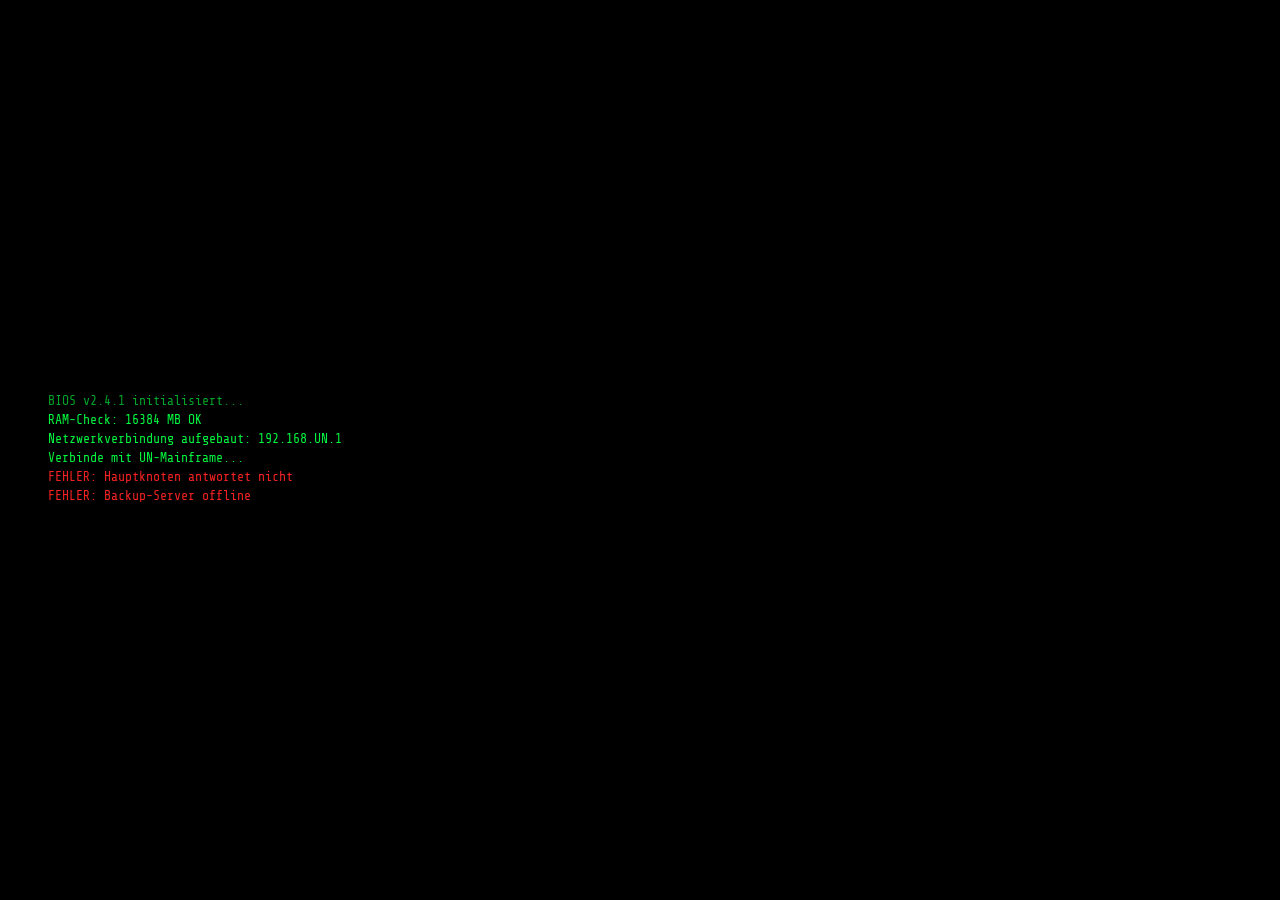
==== index.html @ b75b62d5 "Initiales Escape-Room-Grundgerüst: Startseite + Phase 1 - index.html: Boot-Sequenz, Statusanzeige, I" ====
<!DOCTYPE html>
<html lang="de">
<head>
  <meta charset="UTF-8">
  <meta name="viewport" content="width=device-width, initial-scale=1.0">
  <title>UN MAINFRAME // GLOBAL CRISIS MONITOR</title>
  <link rel="stylesheet" href="style.css">
  <style>
    /* Boot sequence styles */
    #boot-screen {
      position: fixed;
      inset: 0;
      background: #000;
      z-index: 1000;
      display: flex;
      flex-direction: column;
      justify-content: center;
      padding: 3rem;
      font-family: 'Share Tech Mono', monospace;
    }

    .boot-line {
      font-size: 0.82rem;
      color: #00ff41;
      margin-bottom: 0.25rem;
      opacity: 0;
      transition: opacity 0.1s;
    }

    .boot-line.dim { color: #00aa2a; }
    .boot-line.warn { color: #ffcc00; }
    .boot-line.err  { color: #ff2222; }

    #main-screen {
      display: none;
    }

    .intro-container {
      display: flex;
      flex-direction: column;
      align-items: center;
      gap: 2rem;
      width: 100%;
      max-width: 720px;
    }

    .signal-bars {
      display: flex;
      gap: 4px;
      align-items: flex-end;
      height: 30px;
    }

    .signal-bar {
      width: 6px;
      background: var(--green-dim);
      border-radius: 1px;
      animation: signal-pulse 1.2s ease-in-out infinite;
    }

    .signal-bar:nth-child(1) { height: 30%; animation-delay: 0s; }
    .signal-bar:nth-child(2) { height: 55%; animation-delay: 0.15s; }
    .signal-bar:nth-child(3) { height: 80%; animation-delay: 0.3s; }
    .signal-bar:nth-child(4) { height: 100%; animation-delay: 0.45s; }
    .signal-bar:nth-child(5) { height: 65%; animation-delay: 0.6s; }

    @keyframes signal-pulse {
      0%, 100% { background: var(--green-dim); }
      50% { background: var(--green); box-shadow: 0 0 6px var(--green); }
    }

    .status-grid {
      display: grid;
      grid-template-columns: 1fr 1fr;
      gap: 0.8rem;
      width: 100%;
    }

    .status-item {
      display: flex;
      justify-content: space-between;
      font-size: 0.75rem;
      padding: 0.4rem 0;
      border-bottom: 1px solid var(--border);
      color: var(--green-dim);
    }

    .status-item .val { color: var(--red); }
    .status-item .val.ok { color: var(--green); }

    .warning-box {
      border: 1px solid var(--red);
      padding: 1.2rem;
      width: 100%;
      background: rgba(255,34,34,0.03);
    }

    .warning-box p {
      font-size: 0.8rem;
      line-height: 1.7;
      color: #ffaaaa;
    }

    .warning-box .warn-title {
      color: var(--red);
      font-size: 0.7rem;
      letter-spacing: 0.2em;
      margin-bottom: 0.5rem;
      display: flex;
      align-items: center;
      gap: 0.4rem;
    }

    @keyframes warning-blink {
      0%, 100% { opacity: 1; }
      50% { opacity: 0.3; }
    }

    .blink { animation: warning-blink 1s infinite; }
  </style>
</head>
<body>

  <!-- BOOT SEQUENCE -->
  <div id="boot-screen">
    <div id="boot-lines"></div>
  </div>

  <!-- MAIN INTRO SCREEN -->
  <div id="main-screen" class="screen">
    <div class="intro-container">

      <div class="signal-bars">
        <div class="signal-bar"></div>
        <div class="signal-bar"></div>
        <div class="signal-bar"></div>
        <div class="signal-bar"></div>
        <div class="signal-bar"></div>
      </div>

      <div>
        <div class="logo flicker">GLOBAL CRISIS MONITOR</div>
        <div class="subtitle">UN Mainframe Recovery System // v4.7.2</div>
      </div>

      <div class="panel" style="width:100%">
        <div class="panel-title">SYSTEM STATUS — KRITISCHER FEHLER ERKANNT</div>

        <div class="status-grid">
          <div class="status-item">
            <span>Sicherheitsrat-Protokolle</span>
            <span class="val">OFFLINE</span>
          </div>
          <div class="status-item">
            <span>Menschenrechtsdatenbank</span>
            <span class="val">KORRUPT</span>
          </div>
          <div class="status-item">
            <span>SDG-Relaisstation</span>
            <span class="val">INSTABIL</span>
          </div>
          <div class="status-item">
            <span>Generalversammlung Feed</span>
            <span class="val">GETRENNT</span>
          </div>
          <div class="status-item">
            <span>Audio-Verbindung</span>
            <span class="val ok">AKTIV</span>
          </div>
          <div class="status-item">
            <span>Rettungs-Agent</span>
            <span class="val ok">VERBUNDEN</span>
          </div>
        </div>
      </div>

      <div class="warning-box">
        <div class="warn-title">
          <span class="blink">⚠</span>
          KRITISCHE SYSTEMMELDUNG
        </div>
        <p>
          Der UN-Mainframe ist abgestürzt. Jahrzehnte diplomatischer Protokolle,
          Menschenrechtsdaten und SDG-Berichte sind vom Verlust bedroht.
          Du bist als Rettungs-Agent eingesetzt worden.
          <br><br>
          Stabilisiere alle vier Systemsektoren — und entscheide am Ende selbst,
          ob das System es wert ist, gerettet zu werden.
        </p>
      </div>

      <!-- AUDIO PLACEHOLDER — Intro-Podcast -->
      <div class="audio-placeholder" style="width:100%">
        <span class="audio-icon">📻</span>
        <div>GLOBAL CRISIS MONITOR — FOLGE 47</div>
        <div style="font-size:0.7rem; margin-top:0.3rem; color:#aa8800">
          [ Audiodatei: audio/intro.mp3 — wird nach Fertigstellung eingebunden ]
        </div>
      </div>

      <button class="btn btn-primary" onclick="startGame()">
        [ SYSTEM BETRETEN ]
      </button>

    </div>
  </div>

  <script>
    // ── BOOT SEQUENCE ──
    const bootMessages = [
      { text: 'BIOS v2.4.1 initialisiert...', cls: 'dim', delay: 0 },
      { text: 'RAM-Check: 16384 MB OK', cls: '', delay: 180 },
      { text: 'Netzwerkverbindung aufgebaut: 192.168.UN.1', cls: '', delay: 320 },
      { text: 'Verbinde mit UN-Mainframe...', cls: '', delay: 500 },
      { text: 'FEHLER: Hauptknoten antwortet nicht', cls: 'err', delay: 900 },
      { text: 'FEHLER: Backup-Server offline', cls: 'err', delay: 1100 },
      { text: 'WARNUNG: Datenverlust erkannt — Sektoren 1-4', cls: 'warn', delay: 1350 },
      { text: 'Aktiviere Notfall-Wiederherstellungsprotokoll...', cls: 'warn', delay: 1700 },
      { text: 'Suche Rettungs-Agent...', cls: 'dim', delay: 2100 },
      { text: 'Agent gefunden. Authentifizierung läuft...', cls: '', delay: 2500 },
      { text: 'Zugang gewährt.', cls: 'bright', delay: 3000 },
      { text: '', cls: '', delay: 3200 },
      { text: '> WILLKOMMEN IM SYSTEM', cls: 'bright', delay: 3300 },
    ];

    const bootContainer = document.getElementById('boot-lines');

    bootMessages.forEach(({ text, cls, delay }) => {
      setTimeout(() => {
        const line = document.createElement('div');
        line.className = `boot-line ${cls}`;
        line.textContent = text;
        bootContainer.appendChild(line);
        // fade in
        requestAnimationFrame(() => {
          requestAnimationFrame(() => { line.style.opacity = '1'; });
        });
        // scroll to bottom
        line.scrollIntoView({ behavior: 'smooth' });
      }, delay);
    });

    // After boot, show main screen
    setTimeout(() => {
      const boot = document.getElementById('boot-screen');
      boot.style.transition = 'opacity 0.8s';
      boot.style.opacity = '0';
      setTimeout(() => {
        boot.style.display = 'none';
        const main = document.getElementById('main-screen');
        main.style.display = 'flex';
        main.style.opacity = '0';
        main.style.transition = 'opacity 0.8s';
        requestAnimationFrame(() => {
          requestAnimationFrame(() => { main.style.opacity = '1'; });
        });
      }, 800);
    }, 4000);

    function startGame() {
      window.location.href = 'phases/phase1.html';
    }
  </script>

</body>
</html>
---- style.css ----
@import url('https://fonts.googleapis.com/css2?family=Share+Tech+Mono&family=Orbitron:wght@400;700;900&display=swap');

:root {
  --green: #00ff41;
  --green-dim: #00aa2a;
  --green-dark: #003b10;
  --bg: #000000;
  --bg-panel: #050f05;
  --red: #ff2222;
  --yellow: #ffcc00;
  --text: #c8ffc8;
  --border: #00ff4133;
}

* {
  margin: 0;
  padding: 0;
  box-sizing: border-box;
}

body {
  background: var(--bg);
  color: var(--text);
  font-family: 'Share Tech Mono', monospace;
  min-height: 100vh;
  overflow-x: hidden;
}

/* Scanline overlay */
body::after {
  content: '';
  position: fixed;
  top: 0; left: 0;
  width: 100%; height: 100%;
  background: repeating-linear-gradient(
    0deg,
    transparent,
    transparent 2px,
    rgba(0,0,0,0.08) 2px,
    rgba(0,0,0,0.08) 4px
  );
  pointer-events: none;
  z-index: 9999;
}

/* ── LAYOUT ── */
.screen {
  min-height: 100vh;
  display: flex;
  flex-direction: column;
  align-items: center;
  justify-content: center;
  padding: 2rem;
  position: relative;
}

.hidden { display: none !important; }

/* ── HEADER / LOGO ── */
.logo {
  font-family: 'Orbitron', monospace;
  font-size: clamp(1.2rem, 4vw, 2.2rem);
  font-weight: 900;
  color: var(--green);
  text-shadow: 0 0 20px var(--green), 0 0 40px var(--green-dim);
  letter-spacing: 0.15em;
  text-align: center;
  margin-bottom: 0.3rem;
}

.subtitle {
  font-size: 0.75rem;
  color: var(--green-dim);
  letter-spacing: 0.3em;
  text-transform: uppercase;
  text-align: center;
  margin-bottom: 3rem;
}

/* ── TERMINAL PANEL ── */
.panel {
  background: var(--bg-panel);
  border: 1px solid var(--border);
  border-radius: 4px;
  padding: 2rem;
  max-width: 720px;
  width: 100%;
  position: relative;
  box-shadow: 0 0 30px rgba(0,255,65,0.05), inset 0 0 30px rgba(0,0,0,0.5);
}

.panel::before {
  content: '';
  position: absolute;
  top: 0; left: 0; right: 0;
  height: 1px;
  background: linear-gradient(90deg, transparent, var(--green), transparent);
}

.panel-title {
  font-family: 'Orbitron', monospace;
  font-size: 0.7rem;
  color: var(--green-dim);
  letter-spacing: 0.2em;
  margin-bottom: 1.5rem;
  display: flex;
  align-items: center;
  gap: 0.5rem;
}

.panel-title::before {
  content: '▶';
  color: var(--green);
}

/* ── TERMINAL TEXT ── */
.terminal-line {
  font-size: 0.85rem;
  line-height: 1.8;
  color: var(--text);
  margin-bottom: 0.3rem;
}

.terminal-line.dim { color: var(--green-dim); }
.terminal-line.bright { color: var(--green); }
.terminal-line.warn { color: var(--yellow); }
.terminal-line.error { color: var(--red); }

.prompt::before {
  content: '> ';
  color: var(--green);
}

/* ── BUTTONS ── */
.btn {
  font-family: 'Share Tech Mono', monospace;
  font-size: 0.9rem;
  letter-spacing: 0.1em;
  padding: 0.8rem 2rem;
  background: transparent;
  color: var(--green);
  border: 1px solid var(--green);
  border-radius: 2px;
  cursor: pointer;
  transition: all 0.2s;
  text-transform: uppercase;
  position: relative;
  overflow: hidden;
}

.btn::before {
  content: '';
  position: absolute;
  top: 0; left: -100%;
  width: 100%; height: 100%;
  background: rgba(0,255,65,0.08);
  transition: left 0.2s;
}

.btn:hover::before { left: 0; }
.btn:hover {
  box-shadow: 0 0 15px rgba(0,255,65,0.3);
  text-shadow: 0 0 8px var(--green);
}

.btn:active { transform: scale(0.98); }

.btn-primary {
  background: rgba(0,255,65,0.1);
  font-size: 1rem;
  padding: 1rem 2.5rem;
}

.btn-danger {
  color: var(--red);
  border-color: var(--red);
}

.btn-danger:hover { box-shadow: 0 0 15px rgba(255,34,34,0.3); }

/* ── PROGRESS BAR ── */
.progress-wrap {
  width: 100%;
  max-width: 720px;
  margin-bottom: 1.5rem;
}

.progress-label {
  font-size: 0.7rem;
  color: var(--green-dim);
  letter-spacing: 0.2em;
  margin-bottom: 0.4rem;
  display: flex;
  justify-content: space-between;
}

.progress-bar {
  height: 4px;
  background: var(--green-dark);
  border-radius: 2px;
  overflow: hidden;
}

.progress-fill {
  height: 100%;
  background: var(--green);
  box-shadow: 0 0 8px var(--green);
  transition: width 0.6s ease;
  border-radius: 2px;
}

/* ── PHASE INDICATOR ── */
.phase-indicator {
  display: flex;
  gap: 0.5rem;
  margin-bottom: 2rem;
}

.phase-dot {
  width: 8px; height: 8px;
  border-radius: 50%;
  border: 1px solid var(--green-dim);
  background: transparent;
  transition: all 0.3s;
}

.phase-dot.active {
  background: var(--green);
  box-shadow: 0 0 8px var(--green);
  border-color: var(--green);
}

.phase-dot.done {
  background: var(--green-dim);
  border-color: var(--green-dim);
}

/* ── MINIGAME CONTAINER ── */
.minigame-wrap {
  width: 100%;
  max-width: 720px;
}

.minigame-title {
  font-family: 'Orbitron', monospace;
  font-size: 0.85rem;
  color: var(--green);
  letter-spacing: 0.15em;
  margin-bottom: 0.5rem;
}

.minigame-desc {
  font-size: 0.8rem;
  color: var(--green-dim);
  margin-bottom: 1.5rem;
  line-height: 1.6;
}

/* ── DRAG & DROP ── */
.drag-container {
  display: flex;
  gap: 1rem;
  flex-wrap: wrap;
  margin-bottom: 1.5rem;
}

.drag-item {
  padding: 0.5rem 1rem;
  border: 1px solid var(--green-dim);
  border-radius: 2px;
  cursor: grab;
  font-size: 0.8rem;
  background: var(--bg-panel);
  transition: all 0.2s;
  user-select: none;
}

.drag-item:hover {
  border-color: var(--green);
  box-shadow: 0 0 8px rgba(0,255,65,0.2);
}

.drag-item.dragging {
  opacity: 0.4;
  cursor: grabbing;
}

.drop-zone {
  flex: 1;
  min-width: 200px;
  min-height: 120px;
  border: 1px dashed var(--border);
  border-radius: 4px;
  padding: 1rem;
  transition: all 0.2s;
}

.drop-zone.drag-over {
  border-color: var(--green);
  background: rgba(0,255,65,0.03);
}

.drop-zone-title {
  font-size: 0.7rem;
  color: var(--green-dim);
  letter-spacing: 0.15em;
  margin-bottom: 0.8rem;
  text-transform: uppercase;
}

/* ── MULTIPLE CHOICE ── */
.mc-options {
  display: flex;
  flex-direction: column;
  gap: 0.6rem;
  margin-bottom: 1.5rem;
}

.mc-option {
  padding: 0.8rem 1rem;
  border: 1px solid var(--border);
  border-radius: 2px;
  cursor: pointer;
  font-size: 0.85rem;
  transition: all 0.2s;
  background: var(--bg-panel);
}

.mc-option:hover {
  border-color: var(--green-dim);
  background: rgba(0,255,65,0.03);
}

.mc-option.selected {
  border-color: var(--green);
  background: rgba(0,255,65,0.08);
  color: var(--green);
}

.mc-option.correct {
  border-color: var(--green);
  background: rgba(0,255,65,0.15);
  color: var(--green);
}

.mc-option.wrong {
  border-color: var(--red);
  background: rgba(255,34,34,0.08);
  color: var(--red);
}

/* ── FEEDBACK BOX ── */
.feedback {
  padding: 1rem;
  border-radius: 2px;
  font-size: 0.82rem;
  line-height: 1.6;
  margin-bottom: 1rem;
  display: none;
}

.feedback.show { display: block; }
.feedback.success { border: 1px solid var(--green); color: var(--green); background: rgba(0,255,65,0.05); }
.feedback.error { border: 1px solid var(--red); color: var(--red); background: rgba(255,34,34,0.05); }

/* ── GLITCH ANIMATION ── */
@keyframes glitch {
  0%, 100% { transform: translate(0); }
  20% { transform: translate(-2px, 1px); }
  40% { transform: translate(2px, -1px); }
  60% { transform: translate(-1px, 2px); }
  80% { transform: translate(1px, -2px); }
}

@keyframes flicker {
  0%, 100% { opacity: 1; }
  92% { opacity: 1; }
  93% { opacity: 0.4; }
  94% { opacity: 1; }
  96% { opacity: 0.6; }
  97% { opacity: 1; }
}

@keyframes blink {
  0%, 100% { opacity: 1; }
  50% { opacity: 0; }
}

@keyframes scanline {
  0% { top: -10%; }
  100% { top: 110%; }
}

.glitch { animation: glitch 0.3s infinite; }
.flicker { animation: flicker 4s infinite; }

.cursor::after {
  content: '█';
  animation: blink 1s infinite;
  color: var(--green);
}

/* ── TYPEWRITER ── */
.typewriter {
  overflow: hidden;
  white-space: nowrap;
  border-right: 2px solid var(--green);
  animation: typing 2s steps(40, end), blink-caret 0.75s step-end infinite;
}

@keyframes typing {
  from { width: 0; }
  to { width: 100%; }
}

@keyframes blink-caret {
  from, to { border-color: transparent; }
  50% { border-color: var(--green); }
}

/* ── AUDIO PLAYER PLACEHOLDER ── */
.audio-placeholder {
  border: 1px dashed var(--yellow);
  border-radius: 4px;
  padding: 1.5rem;
  text-align: center;
  color: var(--yellow);
  font-size: 0.8rem;
  letter-spacing: 0.1em;
  margin: 1.5rem 0;
}

.audio-placeholder .audio-icon {
  font-size: 2rem;
  display: block;
  margin-bottom: 0.5rem;
}

/* ── LÜCKENTEXT ── */
.gap-text {
  font-size: 0.9rem;
  line-height: 2.2;
  color: var(--text);
  margin-bottom: 1.5rem;
}

.gap {
  display: inline-block;
  min-width: 120px;
  border-bottom: 2px solid var(--green-dim);
  margin: 0 0.3rem;
  text-align: center;
  color: var(--green);
  vertical-align: bottom;
  cursor: pointer;
  transition: border-color 0.2s;
}

.gap.filled {
  border-color: var(--green);
  background: rgba(0,255,65,0.05);
  padding: 0 0.3rem;
}

/* ── RESPONSIVE ── */
@media (max-width: 600px) {
  .panel { padding: 1.2rem; }
  .drag-container { flex-direction: column; }
  .drop-zone { min-width: unset; }
}
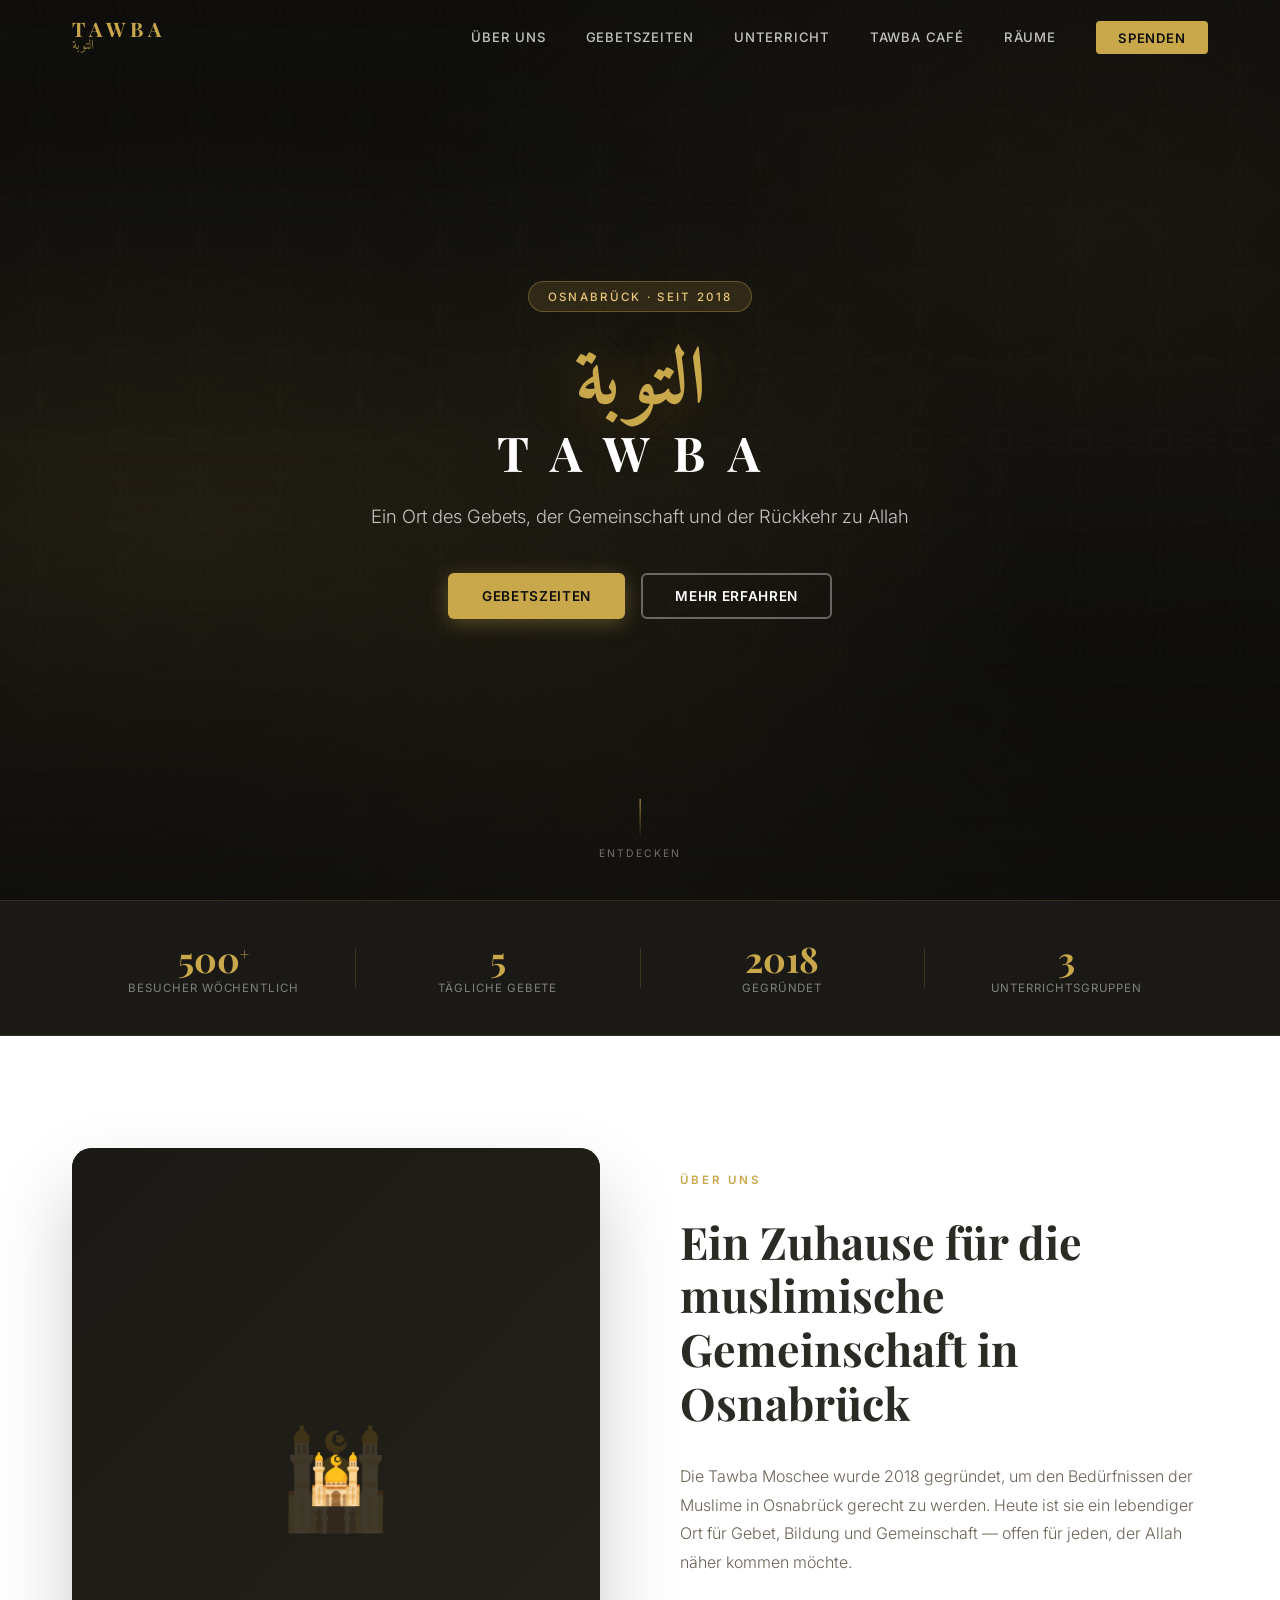
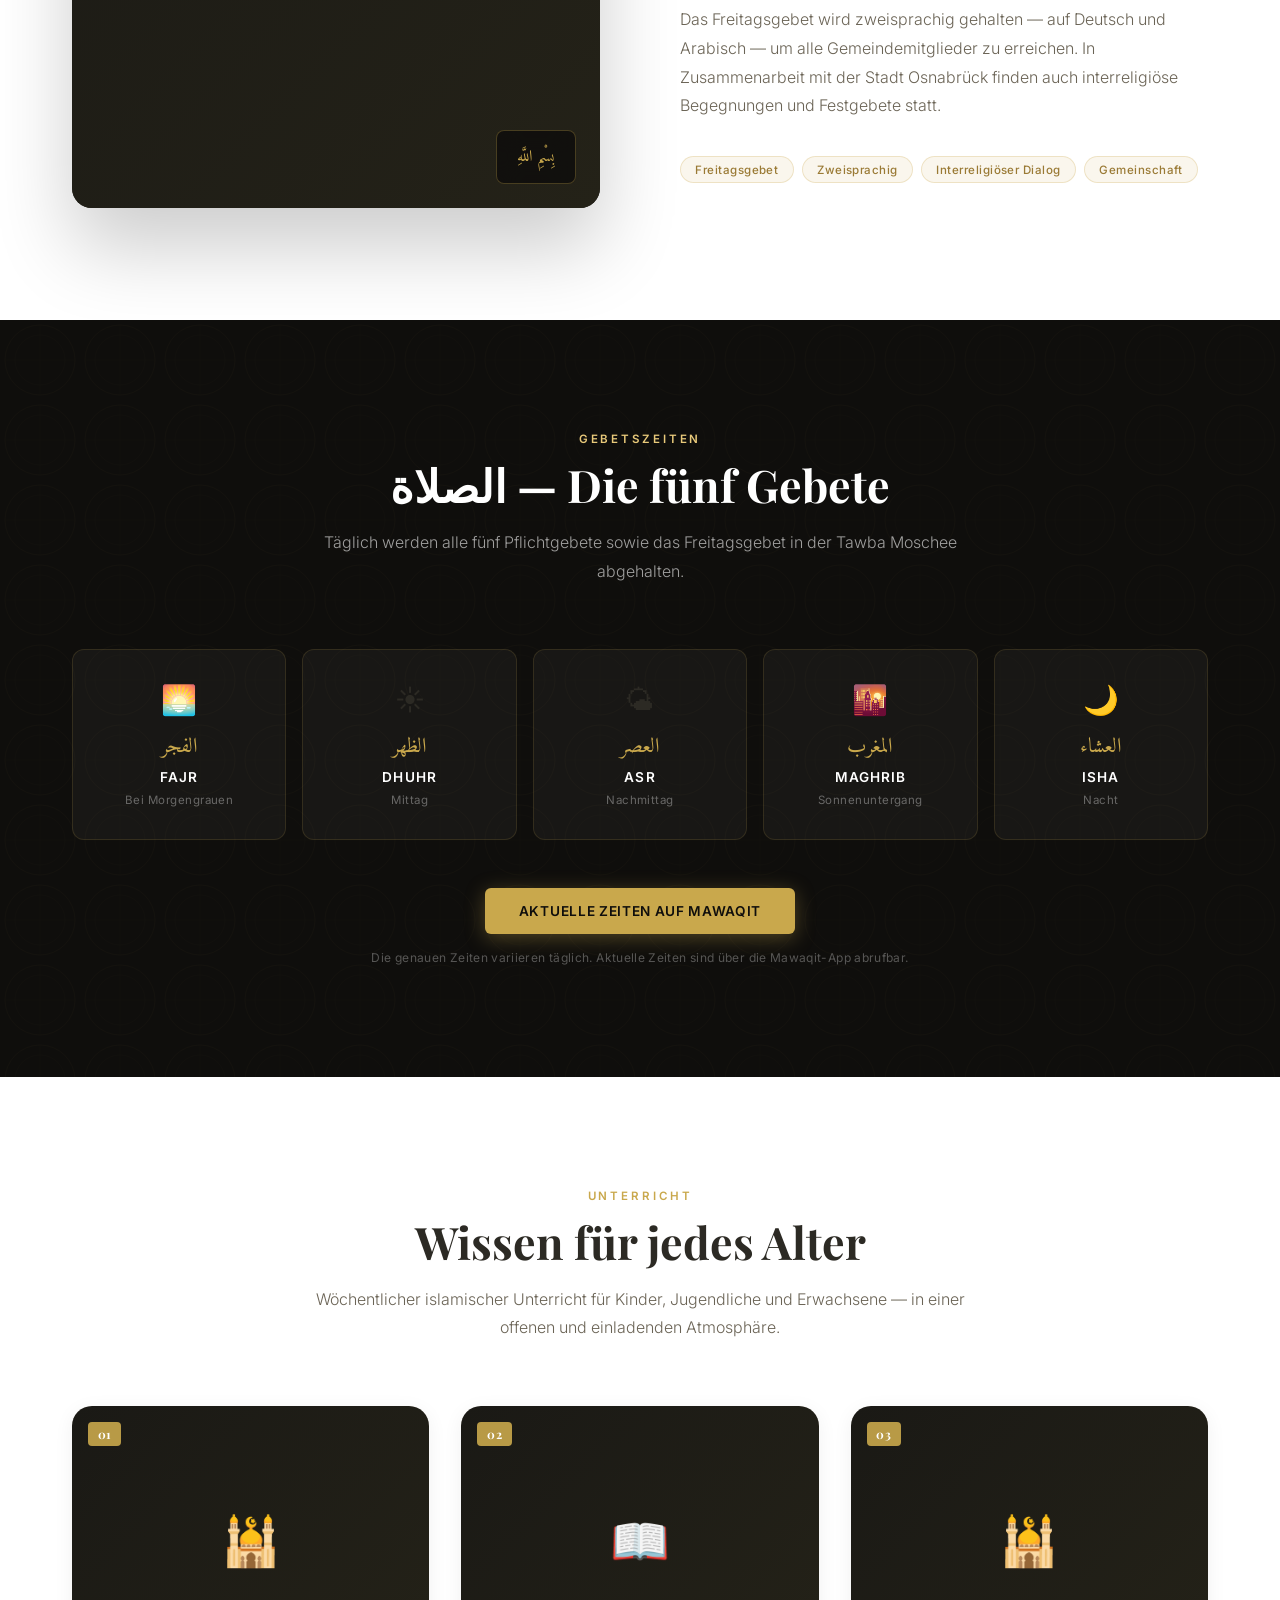
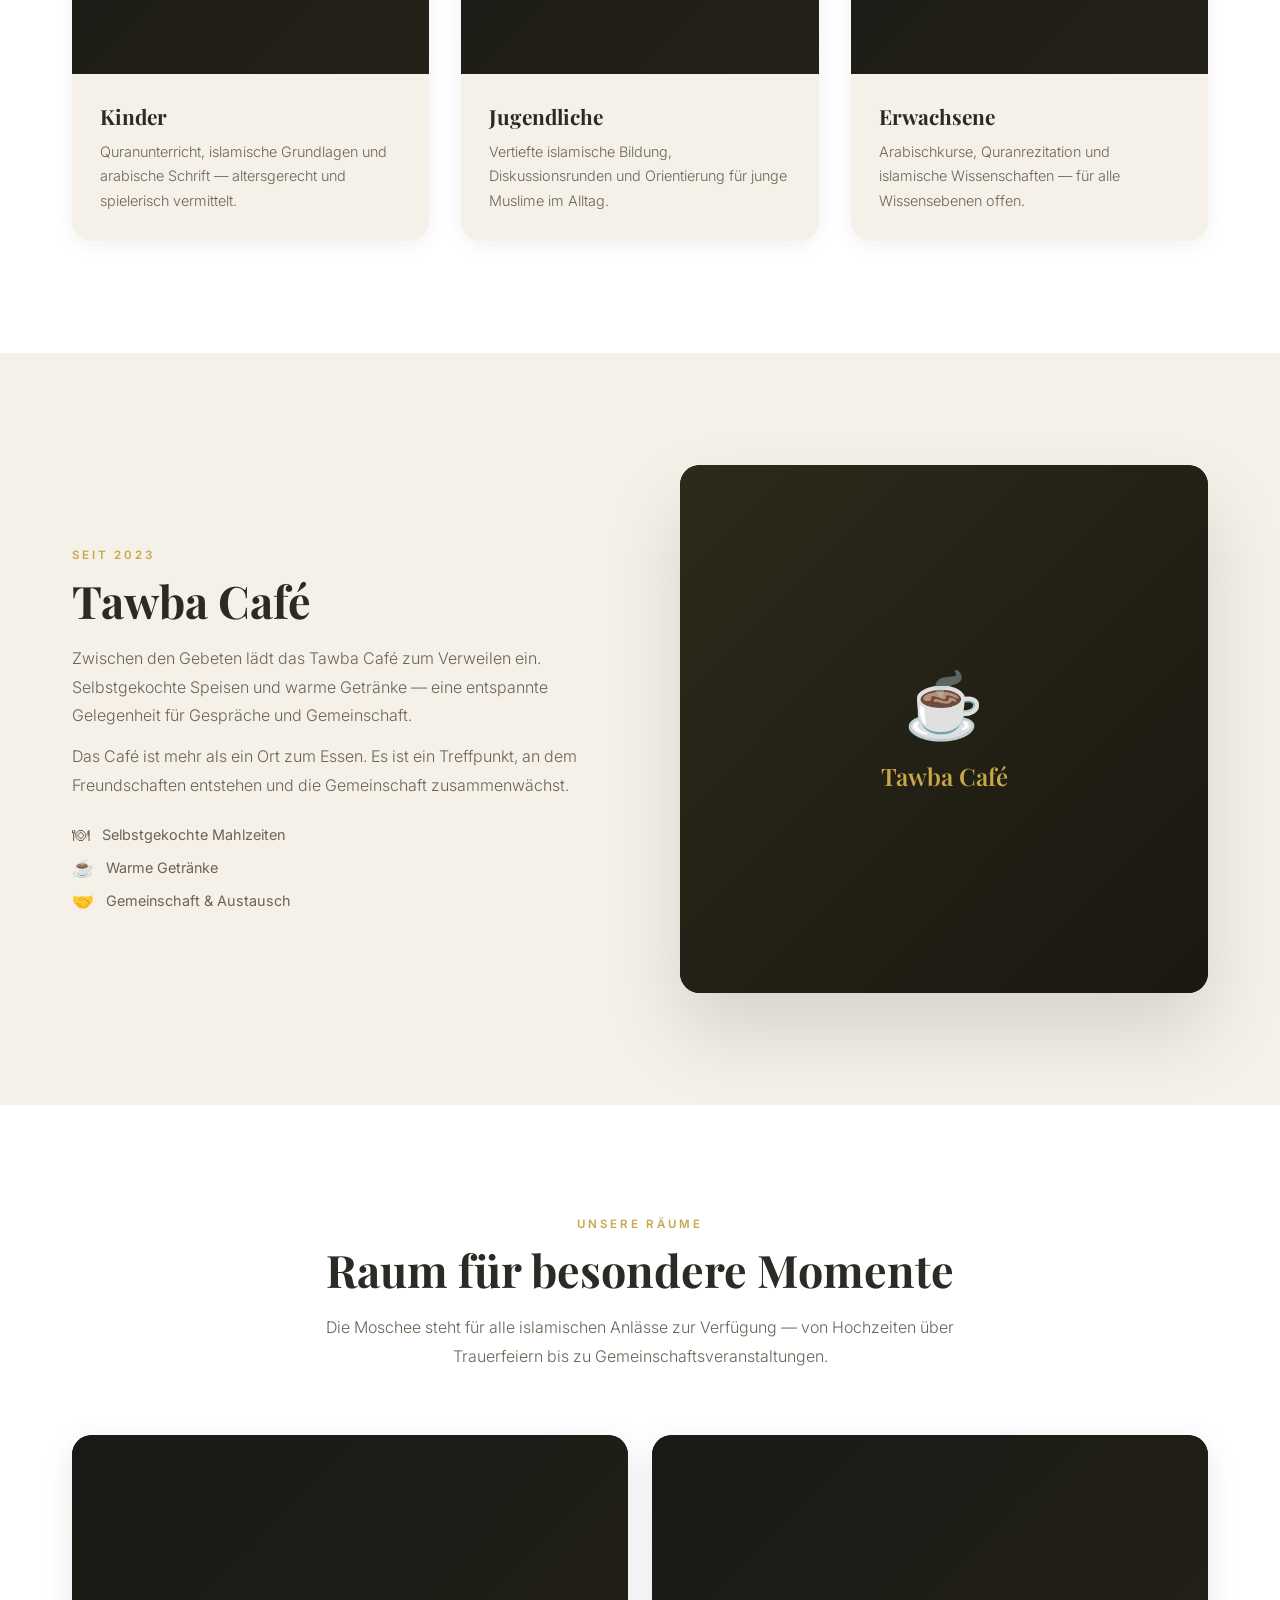
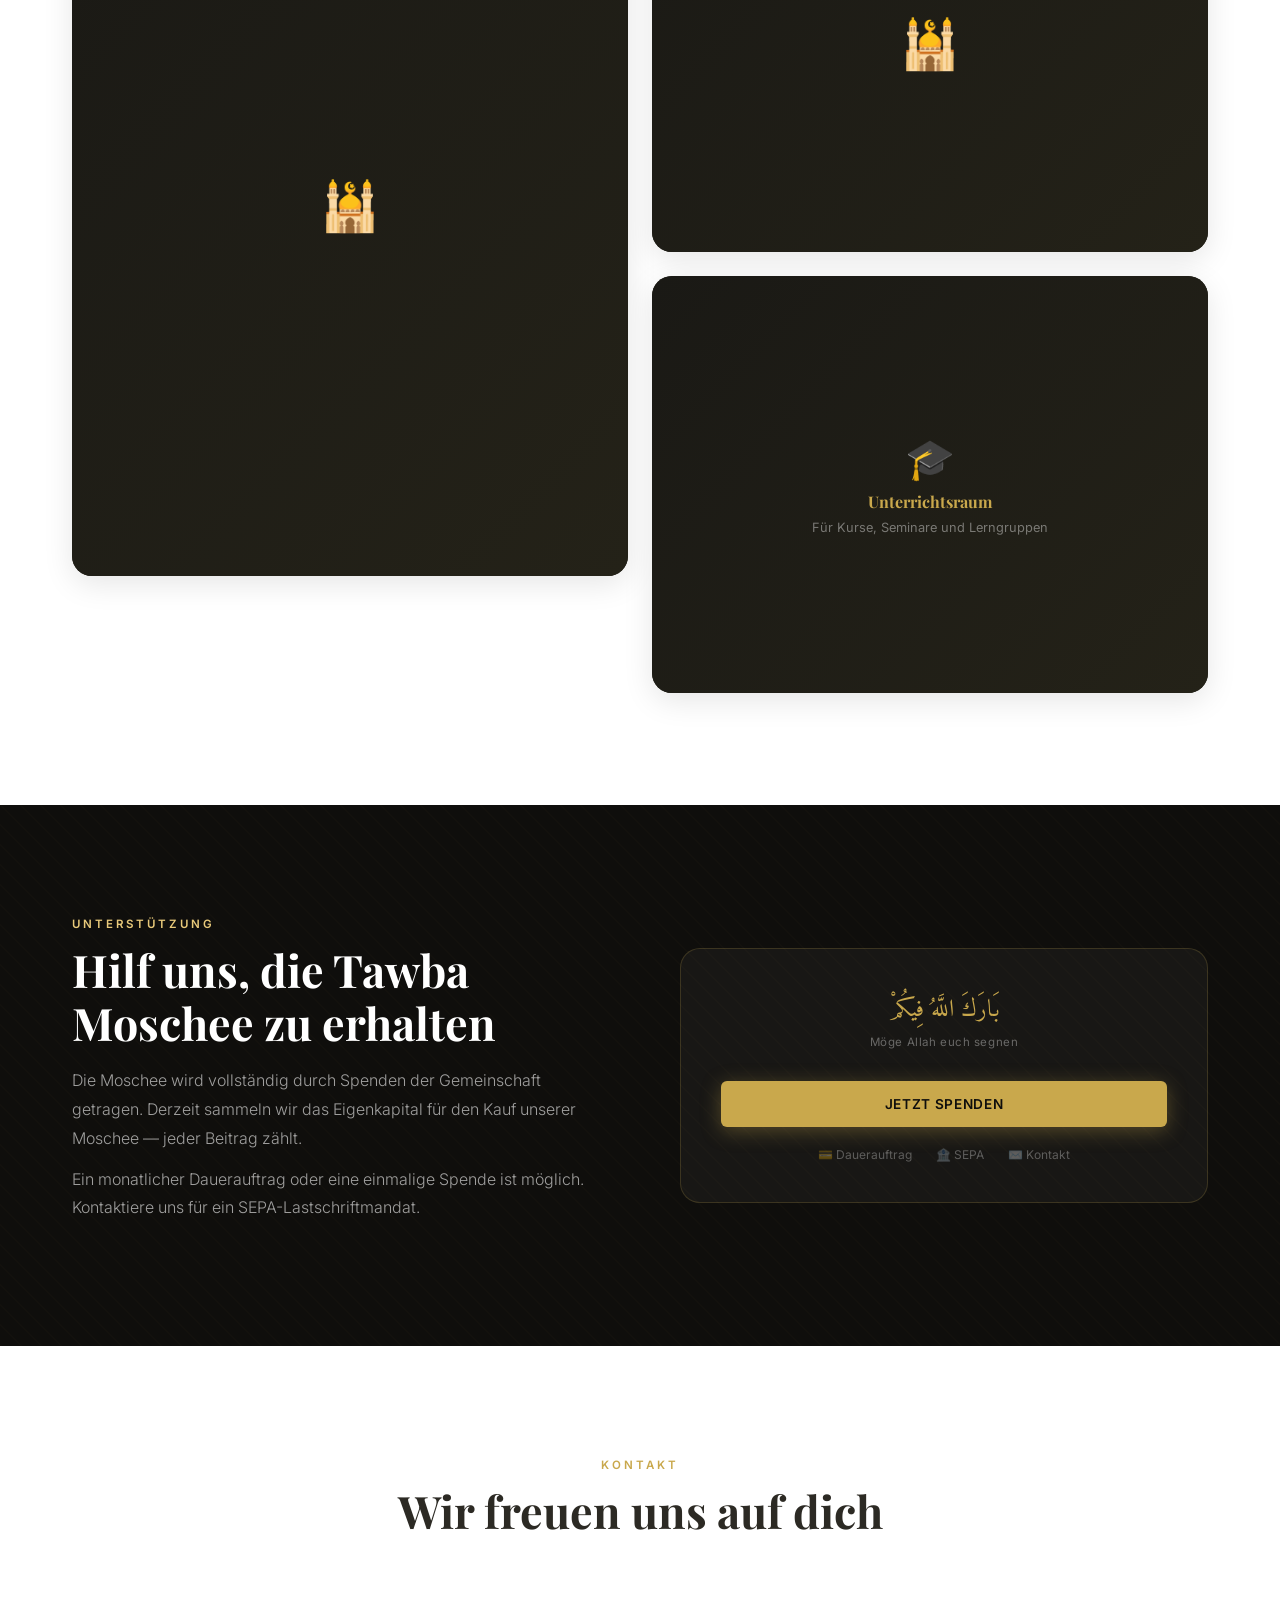
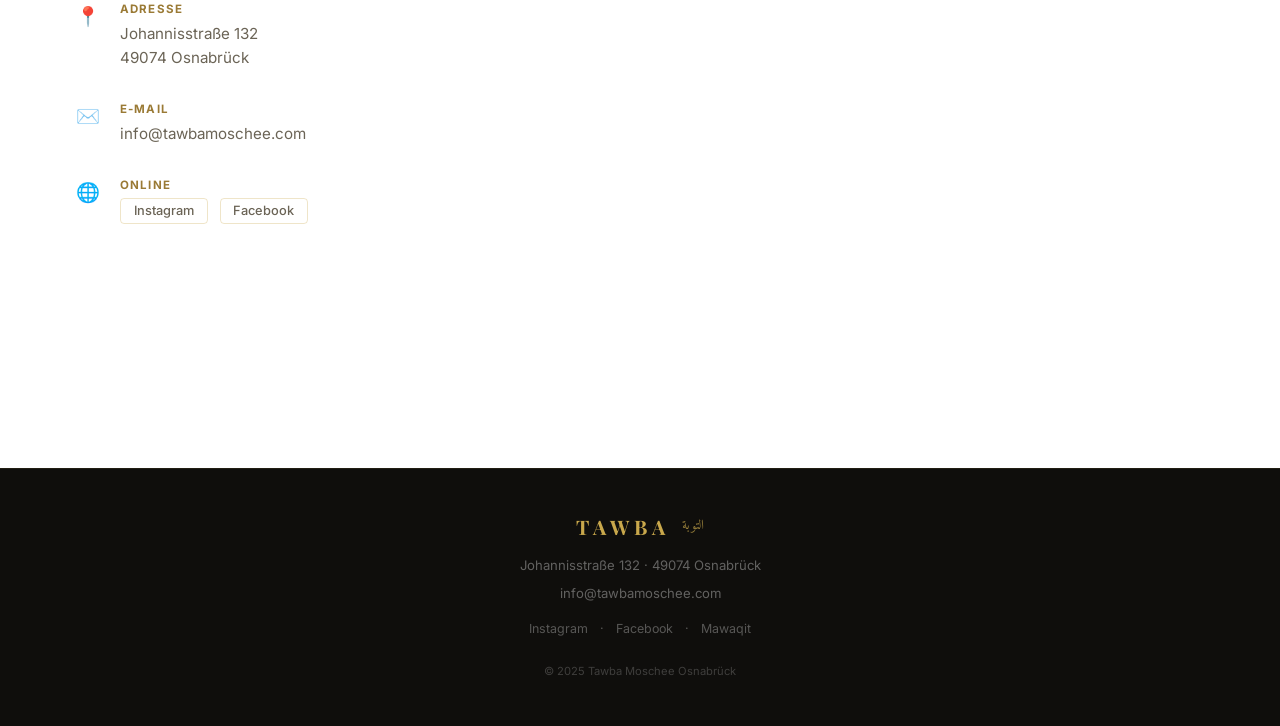
==== commit 483cf09e: "Deploy Tawba Moschee website to GitHub Pages https://claude.ai/code/session_015WhsRhomFcnVqxopcn3B5J" ====
--- a/index.html
+++ b/index.html
@@ -3,264 +3,373 @@
 <head>
   <meta charset="UTF-8">
   <meta name="viewport" content="width=device-width, initial-scale=1.0">
-  <title>UN MAINFRAME // GLOBAL CRISIS MONITOR</title>
+  <title>Tawba Moschee — Osnabrück</title>
+  <link rel="preconnect" href="https://fonts.googleapis.com">
+  <link rel="preconnect" href="https://fonts.gstatic.com" crossorigin>
+  <link href="https://fonts.googleapis.com/css2?family=Playfair+Display:wght@400;600;700&family=Inter:wght@300;400;500;600&family=Amiri:wght@400;700&display=swap" rel="stylesheet">
   <link rel="stylesheet" href="style.css">
-  <style>
-    /* Boot sequence styles */
-    #boot-screen {
-      position: fixed;
-      inset: 0;
-      background: #000;
-      z-index: 1000;
-      display: flex;
-      flex-direction: column;
-      justify-content: center;
-      padding: 3rem;
-      font-family: 'Share Tech Mono', monospace;
-    }
-
-    .boot-line {
-      font-size: 0.82rem;
-      color: #00ff41;
-      margin-bottom: 0.25rem;
-      opacity: 0;
-      transition: opacity 0.1s;
-    }
-
-    .boot-line.dim { color: #00aa2a; }
-    .boot-line.warn { color: #ffcc00; }
-    .boot-line.err  { color: #ff2222; }
-
-    #main-screen {
-      display: none;
-    }
-
-    .intro-container {
-      display: flex;
-      flex-direction: column;
-      align-items: center;
-      gap: 2rem;
-      width: 100%;
-      max-width: 720px;
-    }
-
-    .signal-bars {
-      display: flex;
-      gap: 4px;
-      align-items: flex-end;
-      height: 30px;
-    }
-
-    .signal-bar {
-      width: 6px;
-      background: var(--green-dim);
-      border-radius: 1px;
-      animation: signal-pulse 1.2s ease-in-out infinite;
-    }
-
-    .signal-bar:nth-child(1) { height: 30%; animation-delay: 0s; }
-    .signal-bar:nth-child(2) { height: 55%; animation-delay: 0.15s; }
-    .signal-bar:nth-child(3) { height: 80%; animation-delay: 0.3s; }
-    .signal-bar:nth-child(4) { height: 100%; animation-delay: 0.45s; }
-    .signal-bar:nth-child(5) { height: 65%; animation-delay: 0.6s; }
-
-    @keyframes signal-pulse {
-      0%, 100% { background: var(--green-dim); }
-      50% { background: var(--green); box-shadow: 0 0 6px var(--green); }
-    }
-
-    .status-grid {
-      display: grid;
-      grid-template-columns: 1fr 1fr;
-      gap: 0.8rem;
-      width: 100%;
-    }
-
-    .status-item {
-      display: flex;
-      justify-content: space-between;
-      font-size: 0.75rem;
-      padding: 0.4rem 0;
-      border-bottom: 1px solid var(--border);
-      color: var(--green-dim);
-    }
-
-    .status-item .val { color: var(--red); }
-    .status-item .val.ok { color: var(--green); }
-
-    .warning-box {
-      border: 1px solid var(--red);
-      padding: 1.2rem;
-      width: 100%;
-      background: rgba(255,34,34,0.03);
-    }
-
-    .warning-box p {
-      font-size: 0.8rem;
-      line-height: 1.7;
-      color: #ffaaaa;
-    }
-
-    .warning-box .warn-title {
-      color: var(--red);
-      font-size: 0.7rem;
-      letter-spacing: 0.2em;
-      margin-bottom: 0.5rem;
-      display: flex;
-      align-items: center;
-      gap: 0.4rem;
-    }
-
-    @keyframes warning-blink {
-      0%, 100% { opacity: 1; }
-      50% { opacity: 0.3; }
-    }
-
-    .blink { animation: warning-blink 1s infinite; }
-  </style>
 </head>
 <body>
 
-  <!-- BOOT SEQUENCE -->
-  <div id="boot-screen">
-    <div id="boot-lines"></div>
+  <!-- NAV -->
+  <nav id="navbar">
+    <div class="nav-inner">
+      <a href="#hero" class="nav-logo">
+        <span class="nav-logo-en">TAWBA</span>
+        <span class="nav-logo-ar">التوبة</span>
+      </a>
+      <button class="nav-toggle" id="navToggle" aria-label="Menü">
+        <span></span><span></span><span></span>
+      </button>
+      <ul class="nav-links" id="navLinks">
+        <li><a href="#about">Über uns</a></li>
+        <li><a href="#prayers">Gebetszeiten</a></li>
+        <li><a href="#programs">Unterricht</a></li>
+        <li><a href="#cafe">Tawba Café</a></li>
+        <li><a href="#rooms">Räume</a></li>
+        <li><a href="#contact" class="nav-cta">Spenden</a></li>
+      </ul>
+    </div>
+  </nav>
+
+  <!-- HERO -->
+  <section id="hero">
+    <div class="hero-pattern"></div>
+    <div class="hero-overlay"></div>
+    <div class="hero-content" data-reveal>
+      <div class="hero-badge">Osnabrück · Seit 2018</div>
+      <h1 class="hero-title">
+        <span class="hero-ar">التوبة</span>
+        <span class="hero-en">TAWBA</span>
+      </h1>
+      <p class="hero-sub">Ein Ort des Gebets, der Gemeinschaft und der Rückkehr zu Allah</p>
+      <div class="hero-actions">
+        <a href="#prayers" class="btn btn-gold">Gebetszeiten</a>
+        <a href="#about" class="btn btn-ghost">Mehr erfahren</a>
+      </div>
+    </div>
+    <div class="hero-scroll-hint">
+      <div class="scroll-line"></div>
+      <span>Entdecken</span>
+    </div>
+  </section>
+
+  <!-- STATS BAR -->
+  <div class="stats-bar">
+    <div class="stats-inner">
+      <div class="stat-item" data-reveal>
+        <span class="stat-num">500<sup>+</sup></span>
+        <span class="stat-label">Besucher wöchentlich</span>
+      </div>
+      <div class="stat-divider"></div>
+      <div class="stat-item" data-reveal>
+        <span class="stat-num">5</span>
+        <span class="stat-label">Tägliche Gebete</span>
+      </div>
+      <div class="stat-divider"></div>
+      <div class="stat-item" data-reveal>
+        <span class="stat-num">2018</span>
+        <span class="stat-label">Gegründet</span>
+      </div>
+      <div class="stat-divider"></div>
+      <div class="stat-item" data-reveal>
+        <span class="stat-num">3</span>
+        <span class="stat-label">Unterrichtsgruppen</span>
+      </div>
+    </div>
   </div>
 
-  <!-- MAIN INTRO SCREEN -->
-  <div id="main-screen" class="screen">
-    <div class="intro-container">
-
-      <div class="signal-bars">
-        <div class="signal-bar"></div>
-        <div class="signal-bar"></div>
-        <div class="signal-bar"></div>
-        <div class="signal-bar"></div>
-        <div class="signal-bar"></div>
-      </div>
-
-      <div>
-        <div class="logo flicker">GLOBAL CRISIS MONITOR</div>
-        <div class="subtitle">UN Mainframe Recovery System // v4.7.2</div>
-      </div>
-
-      <div class="panel" style="width:100%">
-        <div class="panel-title">SYSTEM STATUS — KRITISCHER FEHLER ERKANNT</div>
-
-        <div class="status-grid">
-          <div class="status-item">
-            <span>Sicherheitsrat-Protokolle</span>
-            <span class="val">OFFLINE</span>
-          </div>
-          <div class="status-item">
-            <span>Menschenrechtsdatenbank</span>
-            <span class="val">KORRUPT</span>
-          </div>
-          <div class="status-item">
-            <span>SDG-Relaisstation</span>
-            <span class="val">INSTABIL</span>
-          </div>
-          <div class="status-item">
-            <span>Generalversammlung Feed</span>
-            <span class="val">GETRENNT</span>
-          </div>
-          <div class="status-item">
-            <span>Audio-Verbindung</span>
-            <span class="val ok">AKTIV</span>
-          </div>
-          <div class="status-item">
-            <span>Rettungs-Agent</span>
-            <span class="val ok">VERBUNDEN</span>
-          </div>
-        </div>
-      </div>
-
-      <div class="warning-box">
-        <div class="warn-title">
-          <span class="blink">⚠</span>
-          KRITISCHE SYSTEMMELDUNG
-        </div>
-        <p>
-          Der UN-Mainframe ist abgestürzt. Jahrzehnte diplomatischer Protokolle,
-          Menschenrechtsdaten und SDG-Berichte sind vom Verlust bedroht.
-          Du bist als Rettungs-Agent eingesetzt worden.
-          <br><br>
-          Stabilisiere alle vier Systemsektoren — und entscheide am Ende selbst,
-          ob das System es wert ist, gerettet zu werden.
-        </p>
-      </div>
-
-      <!-- AUDIO PLACEHOLDER — Intro-Podcast -->
-      <div class="audio-placeholder" style="width:100%">
-        <span class="audio-icon">📻</span>
-        <div>GLOBAL CRISIS MONITOR — FOLGE 47</div>
-        <div style="font-size:0.7rem; margin-top:0.3rem; color:#aa8800">
-          [ Audiodatei: audio/intro.mp3 — wird nach Fertigstellung eingebunden ]
-        </div>
-      </div>
-
-      <button class="btn btn-primary" onclick="startGame()">
-        [ SYSTEM BETRETEN ]
-      </button>
-
-    </div>
-  </div>
-
-  <script>
-    // ── BOOT SEQUENCE ──
-    const bootMessages = [
-      { text: 'BIOS v2.4.1 initialisiert...', cls: 'dim', delay: 0 },
-      { text: 'RAM-Check: 16384 MB OK', cls: '', delay: 180 },
-      { text: 'Netzwerkverbindung aufgebaut: 192.168.UN.1', cls: '', delay: 320 },
-      { text: 'Verbinde mit UN-Mainframe...', cls: '', delay: 500 },
-      { text: 'FEHLER: Hauptknoten antwortet nicht', cls: 'err', delay: 900 },
-      { text: 'FEHLER: Backup-Server offline', cls: 'err', delay: 1100 },
-      { text: 'WARNUNG: Datenverlust erkannt — Sektoren 1-4', cls: 'warn', delay: 1350 },
-      { text: 'Aktiviere Notfall-Wiederherstellungsprotokoll...', cls: 'warn', delay: 1700 },
-      { text: 'Suche Rettungs-Agent...', cls: 'dim', delay: 2100 },
-      { text: 'Agent gefunden. Authentifizierung läuft...', cls: '', delay: 2500 },
-      { text: 'Zugang gewährt.', cls: 'bright', delay: 3000 },
-      { text: '', cls: '', delay: 3200 },
-      { text: '> WILLKOMMEN IM SYSTEM', cls: 'bright', delay: 3300 },
-    ];
-
-    const bootContainer = document.getElementById('boot-lines');
-
-    bootMessages.forEach(({ text, cls, delay }) => {
-      setTimeout(() => {
-        const line = document.createElement('div');
-        line.className = `boot-line ${cls}`;
-        line.textContent = text;
-        bootContainer.appendChild(line);
-        // fade in
-        requestAnimationFrame(() => {
-          requestAnimationFrame(() => { line.style.opacity = '1'; });
-        });
-        // scroll to bottom
-        line.scrollIntoView({ behavior: 'smooth' });
-      }, delay);
-    });
-
-    // After boot, show main screen
-    setTimeout(() => {
-      const boot = document.getElementById('boot-screen');
-      boot.style.transition = 'opacity 0.8s';
-      boot.style.opacity = '0';
-      setTimeout(() => {
-        boot.style.display = 'none';
-        const main = document.getElementById('main-screen');
-        main.style.display = 'flex';
-        main.style.opacity = '0';
-        main.style.transition = 'opacity 0.8s';
-        requestAnimationFrame(() => {
-          requestAnimationFrame(() => { main.style.opacity = '1'; });
-        });
-      }, 800);
-    }, 4000);
-
-    function startGame() {
-      window.location.href = 'phases/phase1.html';
-    }
-  </script>
-
+  <!-- ABOUT -->
+  <section id="about" class="section">
+    <div class="container">
+      <div class="about-grid">
+        <div class="about-media" data-reveal>
+          <div class="about-img-wrap">
+            <img src="img/gebetsraum.jpg" alt="Gebetsraum der Tawba Moschee" loading="lazy">
+            <div class="about-img-badge">
+              <span class="badge-ar">بِسْمِ اللَّهِ</span>
+            </div>
+          </div>
+        </div>
+        <div class="about-text" data-reveal>
+          <div class="section-eyebrow">Über uns</div>
+          <h2 class="section-title">Ein Zuhause für die muslimische Gemeinschaft in Osnabrück</h2>
+          <p class="section-body">
+            Die Tawba Moschee wurde 2018 gegründet, um den Bedürfnissen der Muslime in Osnabrück gerecht zu werden. Heute ist sie ein lebendiger Ort für Gebet, Bildung und Gemeinschaft — offen für jeden, der Allah näher kommen möchte.
+          </p>
+          <p class="section-body">
+            Das Freitagsgebet wird zweisprachig gehalten — auf Deutsch und Arabisch — um alle Gemeindemitglieder zu erreichen. In Zusammenarbeit mit der Stadt Osnabrück finden auch interreligiöse Begegnungen und Festgebete statt.
+          </p>
+          <div class="about-tags">
+            <span class="tag">Freitagsgebet</span>
+            <span class="tag">Zweisprachig</span>
+            <span class="tag">Interreligiöser Dialog</span>
+            <span class="tag">Gemeinschaft</span>
+          </div>
+        </div>
+      </div>
+    </div>
+  </section>
+
+  <!-- PRAYER TIMES -->
+  <section id="prayers" class="section section-dark">
+    <div class="prayers-pattern"></div>
+    <div class="container">
+      <div class="section-header" data-reveal>
+        <div class="section-eyebrow light">Gebetszeiten</div>
+        <h2 class="section-title light">الصلاة — Die fünf Gebete</h2>
+        <p class="section-body light">Täglich werden alle fünf Pflichtgebete sowie das Freitagsgebet in der Tawba Moschee abgehalten.</p>
+      </div>
+      <div class="prayers-grid" data-reveal>
+        <div class="prayer-card">
+          <div class="prayer-icon">🌅</div>
+          <div class="prayer-name-ar">الفجر</div>
+          <div class="prayer-name-de">Fajr</div>
+          <div class="prayer-note">Bei Morgengrauen</div>
+        </div>
+        <div class="prayer-card">
+          <div class="prayer-icon">☀️</div>
+          <div class="prayer-name-ar">الظهر</div>
+          <div class="prayer-name-de">Dhuhr</div>
+          <div class="prayer-note">Mittag</div>
+        </div>
+        <div class="prayer-card">
+          <div class="prayer-icon">🌤</div>
+          <div class="prayer-name-ar">العصر</div>
+          <div class="prayer-name-de">Asr</div>
+          <div class="prayer-note">Nachmittag</div>
+        </div>
+        <div class="prayer-card">
+          <div class="prayer-icon">🌇</div>
+          <div class="prayer-name-ar">المغرب</div>
+          <div class="prayer-name-de">Maghrib</div>
+          <div class="prayer-note">Sonnenuntergang</div>
+        </div>
+        <div class="prayer-card">
+          <div class="prayer-icon">🌙</div>
+          <div class="prayer-name-ar">العشاء</div>
+          <div class="prayer-name-de">Isha</div>
+          <div class="prayer-note">Nacht</div>
+        </div>
+      </div>
+      <div class="prayers-cta" data-reveal>
+        <a href="https://mawaqit.net/en/tawba" target="_blank" rel="noopener" class="btn btn-gold">Aktuelle Zeiten auf Mawaqit</a>
+        <p class="prayers-note">Die genauen Zeiten variieren täglich. Aktuelle Zeiten sind über die Mawaqit-App abrufbar.</p>
+      </div>
+    </div>
+  </section>
+
+  <!-- PROGRAMS -->
+  <section id="programs" class="section">
+    <div class="container">
+      <div class="section-header" data-reveal>
+        <div class="section-eyebrow">Unterricht</div>
+        <h2 class="section-title">Wissen für jedes Alter</h2>
+        <p class="section-body">Wöchentlicher islamischer Unterricht für Kinder, Jugendliche und Erwachsene — in einer offenen und einladenden Atmosphäre.</p>
+      </div>
+      <div class="programs-grid">
+        <div class="program-card" data-reveal>
+          <div class="program-num">01</div>
+          <div class="program-img-wrap">
+            <img src="img/unterricht.jpg" alt="Kinder im Unterricht" loading="lazy">
+          </div>
+          <div class="program-body">
+            <h3 class="program-title">Kinder</h3>
+            <p class="program-desc">Quranunterricht, islamische Grundlagen und arabische Schrift — altersgerecht und spielerisch vermittelt.</p>
+          </div>
+        </div>
+        <div class="program-card" data-reveal>
+          <div class="program-num">02</div>
+          <div class="program-img-wrap program-img-placeholder">
+            <div class="placeholder-icon">📖</div>
+          </div>
+          <div class="program-body">
+            <h3 class="program-title">Jugendliche</h3>
+            <p class="program-desc">Vertiefte islamische Bildung, Diskussionsrunden und Orientierung für junge Muslime im Alltag.</p>
+          </div>
+        </div>
+        <div class="program-card" data-reveal>
+          <div class="program-num">03</div>
+          <div class="program-img-wrap program-img-placeholder">
+            <div class="placeholder-icon">🕌</div>
+          </div>
+          <div class="program-body">
+            <h3 class="program-title">Erwachsene</h3>
+            <p class="program-desc">Arabischkurse, Quranrezitation und islamische Wissenschaften — für alle Wissensebenen offen.</p>
+          </div>
+        </div>
+      </div>
+    </div>
+  </section>
+
+  <!-- CAFE -->
+  <section id="cafe" class="section section-warm">
+    <div class="container">
+      <div class="cafe-grid">
+        <div class="cafe-text" data-reveal>
+          <div class="section-eyebrow">Seit 2023</div>
+          <h2 class="section-title">Tawba Café</h2>
+          <p class="section-body">
+            Zwischen den Gebeten lädt das Tawba Café zum Verweilen ein. Selbstgekochte Speisen und warme Getränke — eine entspannte Gelegenheit für Gespräche und Gemeinschaft.
+          </p>
+          <p class="section-body">
+            Das Café ist mehr als ein Ort zum Essen. Es ist ein Treffpunkt, an dem Freundschaften entstehen und die Gemeinschaft zusammenwächst.
+          </p>
+          <div class="cafe-features">
+            <div class="cafe-feature">
+              <span class="cafe-feature-icon">🍽</span>
+              <span>Selbstgekochte Mahlzeiten</span>
+            </div>
+            <div class="cafe-feature">
+              <span class="cafe-feature-icon">☕</span>
+              <span>Warme Getränke</span>
+            </div>
+            <div class="cafe-feature">
+              <span class="cafe-feature-icon">🤝</span>
+              <span>Gemeinschaft &amp; Austausch</span>
+            </div>
+          </div>
+        </div>
+        <div class="cafe-media" data-reveal>
+          <div class="cafe-img-wrap">
+            <div class="cafe-img-placeholder">
+              <span>☕</span>
+              <p>Tawba Café</p>
+            </div>
+          </div>
+        </div>
+      </div>
+    </div>
+  </section>
+
+  <!-- ROOMS -->
+  <section id="rooms" class="section">
+    <div class="container">
+      <div class="section-header" data-reveal>
+        <div class="section-eyebrow">Unsere Räume</div>
+        <h2 class="section-title">Raum für besondere Momente</h2>
+        <p class="section-body">Die Moschee steht für alle islamischen Anlässe zur Verfügung — von Hochzeiten über Trauerfeiern bis zu Gemeinschaftsveranstaltungen.</p>
+      </div>
+      <div class="rooms-grid">
+        <div class="room-card room-card-large" data-reveal>
+          <img src="img/gebetsraum2.jpg" alt="Hauptgebetsraum" loading="lazy">
+          <div class="room-card-overlay">
+            <h3>Hauptgebetsraum</h3>
+            <p>Großzügiger Betraum mit islamisch-architektonischen Elementen, Mihrab und Minbar</p>
+          </div>
+        </div>
+        <div class="room-card" data-reveal>
+          <img src="img/mihrab.jpg" alt="Mihrab" loading="lazy">
+          <div class="room-card-overlay">
+            <h3>Mihrab &amp; Minbar</h3>
+            <p>Für das Freitagsgebet und feierliche Anlässe</p>
+          </div>
+        </div>
+        <div class="room-card" data-reveal>
+          <div class="room-card-placeholder">
+            <span>🎓</span>
+            <h3>Unterrichtsraum</h3>
+            <p>Für Kurse, Seminare und Lerngruppen</p>
+          </div>
+        </div>
+      </div>
+    </div>
+  </section>
+
+  <!-- DONATE -->
+  <section id="donate" class="section section-dark">
+    <div class="donate-pattern"></div>
+    <div class="container">
+      <div class="donate-inner" data-reveal>
+        <div class="donate-text">
+          <div class="section-eyebrow light">Unterstützung</div>
+          <h2 class="section-title light">Hilf uns, die Tawba Moschee zu erhalten</h2>
+          <p class="section-body light">
+            Die Moschee wird vollständig durch Spenden der Gemeinschaft getragen. Derzeit sammeln wir das Eigenkapital für den Kauf unserer Moschee — jeder Beitrag zählt.
+          </p>
+          <p class="section-body light">
+            Ein monatlicher Dauerauftrag oder eine einmalige Spende ist möglich. Kontaktiere uns für ein SEPA-Lastschriftmandat.
+          </p>
+        </div>
+        <div class="donate-box">
+          <div class="donate-arabic">بَارَكَ اللَّهُ فِيكُمْ</div>
+          <p class="donate-arabic-trans">Möge Allah euch segnen</p>
+          <a href="mailto:info@tawbamoschee.com?subject=Spende" class="btn btn-gold btn-wide">Jetzt spenden</a>
+          <div class="donate-methods">
+            <span>💳 Dauerauftrag</span>
+            <span>🏦 SEPA</span>
+            <span>✉️ Kontakt</span>
+          </div>
+        </div>
+      </div>
+    </div>
+  </section>
+
+  <!-- CONTACT -->
+  <section id="contact" class="section">
+    <div class="container">
+      <div class="section-header" data-reveal>
+        <div class="section-eyebrow">Kontakt</div>
+        <h2 class="section-title">Wir freuen uns auf dich</h2>
+      </div>
+      <div class="contact-grid">
+        <div class="contact-info" data-reveal>
+          <div class="contact-item">
+            <div class="contact-icon">📍</div>
+            <div>
+              <strong>Adresse</strong>
+              <p>Johannisstraße 132<br>49074 Osnabrück</p>
+            </div>
+          </div>
+          <div class="contact-item">
+            <div class="contact-icon">✉️</div>
+            <div>
+              <strong>E-Mail</strong>
+              <p><a href="mailto:info@tawbamoschee.com">info@tawbamoschee.com</a></p>
+            </div>
+          </div>
+          <div class="contact-item">
+            <div class="contact-icon">🌐</div>
+            <div>
+              <strong>Online</strong>
+              <div class="social-links">
+                <a href="https://www.instagram.com/tawbamoschee/" target="_blank" rel="noopener" class="social-link">Instagram</a>
+                <a href="https://www.facebook.com/TawbaOsna/" target="_blank" rel="noopener" class="social-link">Facebook</a>
+              </div>
+            </div>
+          </div>
+        </div>
+        <div class="contact-map" data-reveal>
+          <iframe
+            src="https://www.openstreetmap.org/export/embed.html?bbox=8.030&lat=52.272&lon=8.047&zoom=16&marker=52.272,8.047"
+            width="100%" height="350" style="border:0; border-radius:12px;"
+            loading="lazy" title="Karte: Tawba Moschee Osnabrück">
+          </iframe>
+        </div>
+      </div>
+    </div>
+  </section>
+
+  <!-- FOOTER -->
+  <footer class="footer">
+    <div class="footer-inner">
+      <div class="footer-logo">
+        <span class="nav-logo-en">TAWBA</span>
+        <span class="nav-logo-ar">التوبة</span>
+      </div>
+      <p class="footer-address">Johannisstraße 132 · 49074 Osnabrück</p>
+      <p class="footer-email"><a href="mailto:info@tawbamoschee.com">info@tawbamoschee.com</a></p>
+      <div class="footer-socials">
+        <a href="https://www.instagram.com/tawbamoschee/" target="_blank" rel="noopener">Instagram</a>
+        <span>·</span>
+        <a href="https://www.facebook.com/TawbaOsna/" target="_blank" rel="noopener">Facebook</a>
+        <span>·</span>
+        <a href="https://mawaqit.net/en/tawba" target="_blank" rel="noopener">Mawaqit</a>
+      </div>
+      <p class="footer-copy">© 2025 Tawba Moschee Osnabrück</p>
+    </div>
+  </footer>
+
+  <script src="script.js"></script>
 </body>
 </html>
--- a/style.css
+++ b/style.css
@@ -1,470 +1,763 @@
-@import url('https://fonts.googleapis.com/css2?family=Share+Tech+Mono&family=Orbitron:wght@400;700;900&display=swap');
-
+@import url('https://fonts.googleapis.com/css2?family=Playfair+Display:wght@400;600;700&family=Inter:wght@300;400;500;600&family=Amiri:wght@400;700&display=swap');
+
+/* ── TOKENS ── */
 :root {
-  --green: #00ff41;
-  --green-dim: #00aa2a;
-  --green-dark: #003b10;
-  --bg: #000000;
-  --bg-panel: #050f05;
-  --red: #ff2222;
-  --yellow: #ffcc00;
-  --text: #c8ffc8;
-  --border: #00ff4133;
-}
-
-* {
-  margin: 0;
-  padding: 0;
-  box-sizing: border-box;
-}
-
-body {
-  background: var(--bg);
-  color: var(--text);
-  font-family: 'Share Tech Mono', monospace;
-  min-height: 100vh;
-  overflow-x: hidden;
-}
-
-/* Scanline overlay */
-body::after {
-  content: '';
-  position: fixed;
-  top: 0; left: 0;
-  width: 100%; height: 100%;
-  background: repeating-linear-gradient(
-    0deg,
-    transparent,
-    transparent 2px,
-    rgba(0,0,0,0.08) 2px,
-    rgba(0,0,0,0.08) 4px
-  );
-  pointer-events: none;
-  z-index: 9999;
-}
-
-/* ── LAYOUT ── */
-.screen {
-  min-height: 100vh;
-  display: flex;
-  flex-direction: column;
-  align-items: center;
-  justify-content: center;
-  padding: 2rem;
+  --gold: #C9A84C;
+  --gold-light: #E8C97A;
+  --gold-dark: #9A7A35;
+  --dark: #0F0E0C;
+  --dark-2: #1A1915;
+  --dark-3: #242218;
+  --warm: #F5F0E8;
+  --warm-2: #EDE5D5;
+  --text: #2C2A24;
+  --text-muted: #6B6456;
+  --white: #FFFFFF;
+  --radius: 12px;
+  --radius-lg: 20px;
+  --transition: 0.4s cubic-bezier(0.25, 0.46, 0.45, 0.94);
+}
+
+/* ── RESET ── */
+*, *::before, *::after { margin: 0; padding: 0; box-sizing: border-box; }
+html { scroll-behavior: smooth; font-size: 16px; }
+body { font-family: 'Inter', sans-serif; color: var(--text); background: var(--white); overflow-x: hidden; }
+img { display: block; width: 100%; height: 100%; object-fit: cover; }
+a { text-decoration: none; color: inherit; }
+
+/* ── NAVBAR ── */
+#navbar {
+  position: fixed; top: 0; left: 0; right: 0; z-index: 100;
+  padding: 1.2rem 0;
+  transition: background var(--transition), padding var(--transition), box-shadow var(--transition);
+}
+
+#navbar.scrolled {
+  background: rgba(15,14,12,0.96);
+  backdrop-filter: blur(16px);
+  padding: 0.8rem 0;
+  box-shadow: 0 1px 0 rgba(201,168,76,0.15);
+}
+
+.nav-inner {
+  max-width: 1200px; margin: 0 auto;
+  padding: 0 2rem;
+  display: flex; align-items: center; justify-content: space-between;
+}
+
+.nav-logo {
+  display: flex; flex-direction: column; align-items: flex-start; gap: 1px;
+}
+
+.nav-logo-en {
+  font-family: 'Playfair Display', serif;
+  font-size: 1.25rem; font-weight: 700;
+  color: var(--gold); letter-spacing: 0.25em;
+  line-height: 1;
+}
+
+.nav-logo-ar {
+  font-family: 'Amiri', serif;
+  font-size: 0.85rem; color: rgba(201,168,76,0.7);
+  line-height: 1; letter-spacing: 0;
+}
+
+.nav-links {
+  display: flex; align-items: center; gap: 2.5rem;
+  list-style: none;
+}
+
+.nav-links a {
+  font-size: 0.82rem; font-weight: 500;
+  color: rgba(255,255,255,0.75);
+  letter-spacing: 0.06em; text-transform: uppercase;
+  transition: color 0.2s;
   position: relative;
 }
 
-.hidden { display: none !important; }
-
-/* ── HEADER / LOGO ── */
-.logo {
-  font-family: 'Orbitron', monospace;
-  font-size: clamp(1.2rem, 4vw, 2.2rem);
-  font-weight: 900;
-  color: var(--green);
-  text-shadow: 0 0 20px var(--green), 0 0 40px var(--green-dim);
-  letter-spacing: 0.15em;
-  text-align: center;
-  margin-bottom: 0.3rem;
-}
-
-.subtitle {
-  font-size: 0.75rem;
-  color: var(--green-dim);
-  letter-spacing: 0.3em;
-  text-transform: uppercase;
-  text-align: center;
-  margin-bottom: 3rem;
-}
-
-/* ── TERMINAL PANEL ── */
-.panel {
-  background: var(--bg-panel);
-  border: 1px solid var(--border);
+.nav-links a::after {
+  content: ''; position: absolute;
+  bottom: -3px; left: 0; right: 0; height: 1px;
+  background: var(--gold); transform: scaleX(0);
+  transition: transform 0.25s;
+}
+
+.nav-links a:hover { color: var(--gold); }
+.nav-links a:hover::after { transform: scaleX(1); }
+
+.nav-cta {
+  background: var(--gold) !important;
+  color: var(--dark) !important;
+  padding: 0.55rem 1.4rem !important;
   border-radius: 4px;
-  padding: 2rem;
-  max-width: 720px;
-  width: 100%;
-  position: relative;
-  box-shadow: 0 0 30px rgba(0,255,65,0.05), inset 0 0 30px rgba(0,0,0,0.5);
-}
-
-.panel::before {
-  content: '';
-  position: absolute;
-  top: 0; left: 0; right: 0;
-  height: 1px;
-  background: linear-gradient(90deg, transparent, var(--green), transparent);
-}
-
-.panel-title {
-  font-family: 'Orbitron', monospace;
-  font-size: 0.7rem;
-  color: var(--green-dim);
-  letter-spacing: 0.2em;
-  margin-bottom: 1.5rem;
-  display: flex;
-  align-items: center;
-  gap: 0.5rem;
-}
-
-.panel-title::before {
-  content: '▶';
-  color: var(--green);
-}
-
-/* ── TERMINAL TEXT ── */
-.terminal-line {
-  font-size: 0.85rem;
-  line-height: 1.8;
-  color: var(--text);
-  margin-bottom: 0.3rem;
-}
-
-.terminal-line.dim { color: var(--green-dim); }
-.terminal-line.bright { color: var(--green); }
-.terminal-line.warn { color: var(--yellow); }
-.terminal-line.error { color: var(--red); }
-
-.prompt::before {
-  content: '> ';
-  color: var(--green);
+  font-weight: 600 !important;
+}
+
+.nav-cta::after { display: none !important; }
+.nav-cta:hover { background: var(--gold-light) !important; color: var(--dark) !important; }
+
+.nav-toggle {
+  display: none; flex-direction: column; gap: 5px;
+  background: none; border: none; cursor: pointer; padding: 4px;
+}
+
+.nav-toggle span {
+  display: block; width: 24px; height: 2px;
+  background: var(--white); transition: var(--transition);
 }
 
 /* ── BUTTONS ── */
 .btn {
-  font-family: 'Share Tech Mono', monospace;
-  font-size: 0.9rem;
-  letter-spacing: 0.1em;
-  padding: 0.8rem 2rem;
-  background: transparent;
-  color: var(--green);
-  border: 1px solid var(--green);
-  border-radius: 2px;
-  cursor: pointer;
+  display: inline-flex; align-items: center;
+  padding: 0.8rem 2rem; border-radius: 6px;
+  font-family: 'Inter', sans-serif; font-size: 0.85rem;
+  font-weight: 600; letter-spacing: 0.05em;
+  text-transform: uppercase; transition: all 0.25s;
+  cursor: pointer; border: 2px solid transparent;
+}
+
+.btn-gold {
+  background: var(--gold); color: var(--dark);
+  box-shadow: 0 4px 20px rgba(201,168,76,0.35);
+}
+
+.btn-gold:hover {
+  background: var(--gold-light);
+  box-shadow: 0 6px 30px rgba(201,168,76,0.55);
+  transform: translateY(-2px);
+}
+
+.btn-ghost {
+  background: transparent; color: var(--white);
+  border-color: rgba(255,255,255,0.35);
+}
+
+.btn-ghost:hover {
+  border-color: var(--gold); color: var(--gold);
+}
+
+.btn-wide { width: 100%; justify-content: center; }
+
+/* ── HERO ── */
+#hero {
+  position: relative; min-height: 100vh;
+  display: flex; align-items: center; justify-content: center;
+  background: var(--dark); overflow: hidden;
+}
+
+.hero-pattern {
+  position: absolute; inset: 0;
+  background-color: var(--dark);
+  background-image:
+    radial-gradient(ellipse at 15% 60%, rgba(201,168,76,0.12) 0%, transparent 55%),
+    radial-gradient(ellipse at 85% 25%, rgba(201,168,76,0.07) 0%, transparent 45%),
+    radial-gradient(ellipse at 50% 100%, rgba(201,168,76,0.05) 0%, transparent 50%),
+    url("data:image/svg+xml,%3Csvg xmlns='http://www.w3.org/2000/svg' width='80' height='80'%3E%3Cg fill='none' stroke='rgba(201%2C168%2C76%2C0.07)' stroke-width='0.6'%3E%3Cpolygon points='40%2C2 78%2C40 40%2C78 2%2C40'/%3E%3Cpolygon points='40%2C14 66%2C40 40%2C66 14%2C40'/%3E%3Ccircle cx='40' cy='40' r='10'/%3E%3Cline x1='40' y1='2' x2='40' y2='14'/%3E%3Cline x1='78' y1='40' x2='66' y2='40'/%3E%3Cline x1='40' y1='78' x2='40' y2='66'/%3E%3Cline x1='2' y1='40' x2='14' y2='40'/%3E%3C/g%3E%3C/svg%3E");
+  background-size: auto, auto, auto, 80px 80px;
+  will-change: transform;
+}
+
+.hero-overlay {
+  position: absolute; inset: 0;
+  background: linear-gradient(to bottom, rgba(15,14,12,0.3) 0%, rgba(15,14,12,0.1) 50%, rgba(15,14,12,0.6) 100%);
+}
+
+.hero-content {
+  position: relative; z-index: 2;
+  text-align: center; padding: 2rem;
+  max-width: 800px;
+}
+
+.hero-badge {
+  display: inline-block;
+  background: rgba(201,168,76,0.15);
+  border: 1px solid rgba(201,168,76,0.35);
+  color: var(--gold-light);
+  font-size: 0.72rem; font-weight: 500;
+  letter-spacing: 0.2em; text-transform: uppercase;
+  padding: 0.45rem 1.2rem; border-radius: 50px;
+  margin-bottom: 2rem;
+}
+
+.hero-title {
+  display: flex; flex-direction: column; align-items: center;
+  margin-bottom: 1.5rem;
+  gap: 0.25rem;
+}
+
+.hero-ar {
+  font-family: 'Amiri', serif;
+  font-size: clamp(2.5rem, 8vw, 5rem);
+  color: var(--gold); line-height: 1;
+  text-shadow: 0 0 60px rgba(201,168,76,0.4);
+}
+
+.hero-en {
+  font-family: 'Playfair Display', serif;
+  font-size: clamp(1.5rem, 5vw, 3rem);
+  color: var(--white); font-weight: 700;
+  letter-spacing: 0.5em; line-height: 1;
+  text-transform: uppercase;
+}
+
+.hero-sub {
+  font-size: clamp(0.95rem, 2.5vw, 1.15rem);
+  color: rgba(255,255,255,0.75); font-weight: 300;
+  line-height: 1.8; margin-bottom: 2.5rem;
+  max-width: 540px; margin-left: auto; margin-right: auto;
+}
+
+.hero-actions {
+  display: flex; gap: 1rem; justify-content: center; flex-wrap: wrap;
+}
+
+.hero-scroll-hint {
+  position: absolute; bottom: 2.5rem; left: 50%; transform: translateX(-50%);
+  display: flex; flex-direction: column; align-items: center; gap: 0.5rem;
+  color: rgba(255,255,255,0.4); font-size: 0.65rem; letter-spacing: 0.2em;
+  text-transform: uppercase; z-index: 2;
+}
+
+.scroll-line {
+  width: 1px; height: 40px;
+  background: linear-gradient(to bottom, var(--gold), transparent);
+  animation: scroll-hint 2s ease-in-out infinite;
+}
+
+@keyframes scroll-hint {
+  0%, 100% { opacity: 0.3; transform: scaleY(1); }
+  50% { opacity: 1; transform: scaleY(1.2); }
+}
+
+/* ── STATS BAR ── */
+.stats-bar {
+  background: var(--dark-2);
+  border-top: 1px solid rgba(201,168,76,0.15);
+  border-bottom: 1px solid rgba(201,168,76,0.15);
+}
+
+.stats-inner {
+  max-width: 1200px; margin: 0 auto;
+  padding: 2.5rem 2rem;
+  display: flex; align-items: center; justify-content: center;
+  gap: 0; flex-wrap: wrap;
+}
+
+.stat-item {
+  display: flex; flex-direction: column; align-items: center;
+  padding: 0 3rem; text-align: center;
+  flex: 1; min-width: 120px;
+}
+
+.stat-num {
+  font-family: 'Playfair Display', serif;
+  font-size: 2.2rem; font-weight: 700;
+  color: var(--gold); line-height: 1;
+  margin-bottom: 0.3rem;
+}
+
+.stat-num sup { font-size: 1rem; }
+
+.stat-label {
+  font-size: 0.72rem; color: rgba(255,255,255,0.45);
+  letter-spacing: 0.08em; text-transform: uppercase;
+}
+
+.stat-divider {
+  width: 1px; height: 40px;
+  background: rgba(201,168,76,0.2);
+  flex-shrink: 0;
+}
+
+/* ── SECTION BASE ── */
+.section { padding: 7rem 0; }
+
+.section-dark {
+  background: var(--dark); position: relative;
+}
+
+.section-warm { background: var(--warm); }
+
+.container {
+  max-width: 1200px; margin: 0 auto; padding: 0 2rem;
+}
+
+.section-header {
+  text-align: center; max-width: 680px; margin: 0 auto 4rem;
+}
+
+.section-eyebrow {
+  font-size: 0.72rem; font-weight: 600;
+  color: var(--gold); letter-spacing: 0.25em;
+  text-transform: uppercase; margin-bottom: 0.75rem;
+  display: block;
+}
+
+.section-eyebrow.light { color: var(--gold-light); }
+
+.section-title {
+  font-family: 'Playfair Display', serif;
+  font-size: clamp(1.8rem, 4vw, 2.8rem);
+  font-weight: 700; line-height: 1.2;
+  color: var(--text); margin-bottom: 1rem;
+}
+
+.section-title.light { color: var(--white); }
+
+.section-body {
+  font-size: 1rem; line-height: 1.8;
+  color: var(--text-muted); font-weight: 300;
+  margin-bottom: 0.75rem;
+}
+
+.section-body.light { color: rgba(255,255,255,0.6); }
+
+/* ── ABOUT ── */
+.about-grid {
+  display: grid; grid-template-columns: 1fr 1fr;
+  gap: 5rem; align-items: center;
+}
+
+.about-img-wrap {
+  position: relative; border-radius: var(--radius-lg); overflow: hidden;
+  aspect-ratio: 4/5;
+  background: linear-gradient(145deg, #1A1915 0%, #2C2A20 40%, #1A1612 100%);
+  box-shadow: 0 40px 80px rgba(0,0,0,0.2);
+}
+
+.about-img-wrap::before {
+  content: '🕌';
+  position: absolute; inset: 0;
+  display: flex; align-items: center; justify-content: center;
+  font-size: 6rem; opacity: 0.15;
+  z-index: 0;
+}
+
+
+.about-img-wrap img {
+  width: 100%; height: 100%; object-fit: cover;
+}
+
+.about-img-badge {
+  position: absolute; bottom: 1.5rem; right: 1.5rem;
+  background: rgba(15,14,12,0.85); backdrop-filter: blur(12px);
+  border: 1px solid rgba(201,168,76,0.3);
+  border-radius: 8px; padding: 0.75rem 1.25rem;
+}
+
+.badge-ar {
+  font-family: 'Amiri', serif;
+  font-size: 1rem; color: var(--gold);
+}
+
+.about-text {
+  display: flex; flex-direction: column; gap: 1rem;
+}
+
+.about-tags {
+  display: flex; flex-wrap: wrap; gap: 0.5rem;
+  margin-top: 0.5rem;
+}
+
+.tag {
+  background: rgba(201,168,76,0.1);
+  border: 1px solid rgba(201,168,76,0.25);
+  color: var(--gold-dark);
+  font-size: 0.72rem; font-weight: 500;
+  padding: 0.35rem 0.9rem; border-radius: 50px;
+  letter-spacing: 0.04em;
+}
+
+/* ── PRAYER TIMES ── */
+.prayers-pattern {
+  position: absolute; inset: 0; opacity: 0.03;
+  background-image: url("data:image/svg+xml,%3Csvg xmlns='http://www.w3.org/2000/svg' width='80' height='80'%3E%3Ccircle cx='40' cy='40' r='35' fill='none' stroke='%23C9A84C' stroke-width='1'/%3E%3Ccircle cx='40' cy='40' r='25' fill='none' stroke='%23C9A84C' stroke-width='0.5'/%3E%3Cline x1='40' y1='5' x2='40' y2='75' stroke='%23C9A84C' stroke-width='0.3'/%3E%3Cline x1='5' y1='40' x2='75' y2='40' stroke='%23C9A84C' stroke-width='0.3'/%3E%3C/svg%3E");
+  background-size: 80px 80px;
+}
+
+.prayers-grid {
+  display: grid;
+  grid-template-columns: repeat(5, 1fr);
+  gap: 1rem; margin-bottom: 3rem;
+}
+
+.prayer-card {
+  background: rgba(255,255,255,0.04);
+  border: 1px solid rgba(201,168,76,0.15);
+  border-radius: var(--radius); padding: 2rem 1.25rem;
+  text-align: center; transition: all 0.3s;
+  position: relative; overflow: hidden;
+}
+
+.prayer-card::before {
+  content: ''; position: absolute;
+  bottom: 0; left: 0; right: 0; height: 2px;
+  background: linear-gradient(90deg, transparent, var(--gold), transparent);
+  transform: scaleX(0); transition: transform 0.3s;
+}
+
+.prayer-card:hover {
+  background: rgba(201,168,76,0.06);
+  border-color: rgba(201,168,76,0.35);
+  transform: translateY(-4px);
+  box-shadow: 0 20px 40px rgba(0,0,0,0.3);
+}
+
+.prayer-card:hover::before { transform: scaleX(1); }
+
+.prayer-icon { font-size: 1.8rem; margin-bottom: 0.75rem; }
+
+.prayer-name-ar {
+  font-family: 'Amiri', serif;
+  font-size: 1.3rem; color: var(--gold);
+  margin-bottom: 0.25rem;
+}
+
+.prayer-name-de {
+  font-size: 0.85rem; font-weight: 600;
+  color: var(--white); letter-spacing: 0.08em;
+  text-transform: uppercase; margin-bottom: 0.5rem;
+}
+
+.prayer-note {
+  font-size: 0.72rem; color: rgba(255,255,255,0.35);
+  letter-spacing: 0.04em;
+}
+
+.prayers-cta { text-align: center; }
+
+.prayers-note {
+  font-size: 0.75rem; color: rgba(255,255,255,0.3);
+  margin-top: 1rem; letter-spacing: 0.03em;
+}
+
+/* ── PROGRAMS ── */
+.programs-grid {
+  display: grid; grid-template-columns: repeat(3, 1fr); gap: 2rem;
+}
+
+.program-card {
+  background: var(--warm); border-radius: var(--radius-lg);
+  overflow: hidden; transition: all 0.35s;
+  box-shadow: 0 4px 20px rgba(0,0,0,0.06);
+  position: relative;
+}
+
+.program-card:hover {
+  transform: translateY(-8px);
+  box-shadow: 0 20px 50px rgba(0,0,0,0.14);
+}
+
+.program-num {
+  position: absolute; top: 1rem; left: 1rem; z-index: 2;
+  font-family: 'Playfair Display', serif;
+  font-size: 0.75rem; font-weight: 700;
+  color: var(--white); background: rgba(201,168,76,0.9);
+  padding: 0.25rem 0.6rem; border-radius: 4px;
+  letter-spacing: 0.05em;
+}
+
+.program-img-wrap {
+  aspect-ratio: 4/3; overflow: hidden; background: var(--dark-3);
+}
+
+.program-img-placeholder {
+  display: flex; align-items: center; justify-content: center;
+  background: linear-gradient(135deg, var(--dark-2), var(--dark-3));
+}
+
+.placeholder-icon { font-size: 3rem; }
+
+.program-body { padding: 1.75rem; }
+
+.program-title {
+  font-family: 'Playfair Display', serif;
+  font-size: 1.3rem; font-weight: 700;
+  color: var(--text); margin-bottom: 0.6rem;
+}
+
+.program-desc {
+  font-size: 0.9rem; color: var(--text-muted);
+  line-height: 1.7; font-weight: 300;
+}
+
+/* ── CAFE ── */
+.cafe-grid {
+  display: grid; grid-template-columns: 1fr 1fr;
+  gap: 5rem; align-items: center;
+}
+
+.cafe-img-wrap {
+  border-radius: var(--radius-lg); overflow: hidden;
+  aspect-ratio: 1; background: var(--dark-3);
+  box-shadow: 0 40px 80px rgba(0,0,0,0.12);
+}
+
+.cafe-img-placeholder {
+  width: 100%; height: 100%;
+  display: flex; flex-direction: column;
+  align-items: center; justify-content: center;
+  background: linear-gradient(135deg, #2C2A1A, #1A1810);
+  gap: 1rem;
+}
+
+.cafe-img-placeholder span { font-size: 4rem; }
+.cafe-img-placeholder p {
+  font-family: 'Playfair Display', serif;
+  font-size: 1.5rem; color: var(--gold); font-weight: 600;
+}
+
+.cafe-features {
+  display: flex; flex-direction: column; gap: 0.75rem;
+  margin-top: 1.5rem;
+}
+
+.cafe-feature {
+  display: flex; align-items: center; gap: 0.75rem;
+  font-size: 0.9rem; color: var(--text-muted);
+}
+
+.cafe-feature-icon { font-size: 1.1rem; flex-shrink: 0; }
+
+/* ── ROOMS ── */
+.rooms-grid {
+  display: grid;
+  grid-template-columns: 1fr 1fr;
+  grid-template-rows: auto auto;
+  gap: 1.5rem;
+}
+
+.room-card {
+  border-radius: var(--radius-lg); overflow: hidden;
+  position: relative; background: var(--dark-3);
+  box-shadow: 0 8px 30px rgba(0,0,0,0.1);
+  transition: transform 0.35s;
+}
+
+.room-card:hover { transform: scale(1.02); }
+
+.room-card-large {
+  grid-column: 1; grid-row: 1 / 3;
+  aspect-ratio: 3/4;
+}
+
+.room-card:not(.room-card-large) { aspect-ratio: 4/3; }
+
+.room-card img {
+  width: 100%; height: 100%; object-fit: cover;
+}
+
+.room-card-overlay {
+  position: absolute; inset: 0;
+  background: linear-gradient(to top, rgba(15,14,12,0.85) 0%, transparent 50%);
+  display: flex; flex-direction: column;
+  justify-content: flex-end; padding: 1.5rem;
+  opacity: 0; transition: opacity 0.35s;
+}
+
+.room-card:hover .room-card-overlay { opacity: 1; }
+
+.room-card-overlay h3 {
+  font-family: 'Playfair Display', serif;
+  font-size: 1.1rem; color: var(--white);
+  margin-bottom: 0.35rem;
+}
+
+.room-card-overlay p {
+  font-size: 0.8rem; color: rgba(255,255,255,0.65);
+  line-height: 1.5;
+}
+
+.room-card-placeholder {
+  width: 100%; height: 100%;
+  display: flex; flex-direction: column;
+  align-items: center; justify-content: center;
+  background: linear-gradient(135deg, var(--dark-2), var(--dark-3));
+  padding: 1.5rem; text-align: center; gap: 0.5rem;
+}
+
+.room-card-placeholder span { font-size: 2.5rem; }
+
+.room-card-placeholder h3 {
+  font-family: 'Playfair Display', serif;
+  color: var(--gold); font-size: 1rem;
+}
+
+.room-card-placeholder p {
+  font-size: 0.8rem; color: rgba(255,255,255,0.4);
+}
+
+/* ── DONATE ── */
+.donate-pattern {
+  position: absolute; inset: 0; opacity: 0.02;
+  background-image: repeating-linear-gradient(
+    45deg, var(--gold) 0, var(--gold) 1px, transparent 0, transparent 50%
+  );
+  background-size: 20px 20px;
+}
+
+.donate-inner {
+  position: relative; z-index: 1;
+  display: grid; grid-template-columns: 1fr 1fr;
+  gap: 5rem; align-items: center;
+}
+
+.donate-box {
+  background: rgba(255,255,255,0.04);
+  border: 1px solid rgba(201,168,76,0.2);
+  border-radius: var(--radius-lg); padding: 2.5rem;
+  text-align: center;
+}
+
+.donate-arabic {
+  font-family: 'Amiri', serif;
+  font-size: 1.5rem; color: var(--gold);
+  margin-bottom: 0.25rem;
+}
+
+.donate-arabic-trans {
+  font-size: 0.72rem; color: rgba(255,255,255,0.35);
+  margin-bottom: 2rem; letter-spacing: 0.05em;
+}
+
+.donate-methods {
+  display: flex; justify-content: center; gap: 1.5rem;
+  margin-top: 1.25rem;
+  font-size: 0.75rem; color: rgba(255,255,255,0.3);
+}
+
+/* ── CONTACT ── */
+.contact-grid {
+  display: grid; grid-template-columns: 1fr 1.5fr;
+  gap: 4rem; align-items: start;
+}
+
+.contact-info {
+  display: flex; flex-direction: column; gap: 2rem;
+}
+
+.contact-item {
+  display: flex; gap: 1rem; align-items: flex-start;
+}
+
+.contact-icon {
+  font-size: 1.2rem; margin-top: 0.1rem;
+  flex-shrink: 0; width: 2rem; text-align: center;
+}
+
+.contact-item strong {
+  display: block; font-size: 0.72rem;
+  letter-spacing: 0.1em; text-transform: uppercase;
+  color: var(--gold-dark); margin-bottom: 0.35rem;
+}
+
+.contact-item p {
+  font-size: 0.95rem; color: var(--text-muted);
+  line-height: 1.6;
+}
+
+.contact-item a {
+  color: var(--text-muted); transition: color 0.2s;
+}
+
+.contact-item a:hover { color: var(--gold); }
+
+.social-links {
+  display: flex; gap: 0.75rem;
+}
+
+.social-link {
+  display: inline-block;
+  font-size: 0.8rem; font-weight: 500;
+  color: var(--gold-dark);
+  border: 1px solid rgba(201,168,76,0.3);
+  padding: 0.3rem 0.8rem; border-radius: 4px;
   transition: all 0.2s;
-  text-transform: uppercase;
-  position: relative;
-  overflow: hidden;
-}
-
-.btn::before {
-  content: '';
-  position: absolute;
-  top: 0; left: -100%;
-  width: 100%; height: 100%;
-  background: rgba(0,255,65,0.08);
-  transition: left 0.2s;
-}
-
-.btn:hover::before { left: 0; }
-.btn:hover {
-  box-shadow: 0 0 15px rgba(0,255,65,0.3);
-  text-shadow: 0 0 8px var(--green);
-}
-
-.btn:active { transform: scale(0.98); }
-
-.btn-primary {
-  background: rgba(0,255,65,0.1);
-  font-size: 1rem;
-  padding: 1rem 2.5rem;
-}
-
-.btn-danger {
-  color: var(--red);
-  border-color: var(--red);
-}
-
-.btn-danger:hover { box-shadow: 0 0 15px rgba(255,34,34,0.3); }
-
-/* ── PROGRESS BAR ── */
-.progress-wrap {
-  width: 100%;
-  max-width: 720px;
-  margin-bottom: 1.5rem;
-}
-
-.progress-label {
-  font-size: 0.7rem;
-  color: var(--green-dim);
-  letter-spacing: 0.2em;
-  margin-bottom: 0.4rem;
-  display: flex;
-  justify-content: space-between;
-}
-
-.progress-bar {
-  height: 4px;
-  background: var(--green-dark);
-  border-radius: 2px;
-  overflow: hidden;
-}
-
-.progress-fill {
-  height: 100%;
-  background: var(--green);
-  box-shadow: 0 0 8px var(--green);
-  transition: width 0.6s ease;
-  border-radius: 2px;
-}
-
-/* ── PHASE INDICATOR ── */
-.phase-indicator {
-  display: flex;
-  gap: 0.5rem;
-  margin-bottom: 2rem;
-}
-
-.phase-dot {
-  width: 8px; height: 8px;
-  border-radius: 50%;
-  border: 1px solid var(--green-dim);
-  background: transparent;
-  transition: all 0.3s;
-}
-
-.phase-dot.active {
-  background: var(--green);
-  box-shadow: 0 0 8px var(--green);
-  border-color: var(--green);
-}
-
-.phase-dot.done {
-  background: var(--green-dim);
-  border-color: var(--green-dim);
-}
-
-/* ── MINIGAME CONTAINER ── */
-.minigame-wrap {
-  width: 100%;
-  max-width: 720px;
-}
-
-.minigame-title {
-  font-family: 'Orbitron', monospace;
-  font-size: 0.85rem;
-  color: var(--green);
-  letter-spacing: 0.15em;
+}
+
+.social-link:hover {
+  background: rgba(201,168,76,0.1);
+  border-color: var(--gold);
+  color: var(--gold);
+}
+
+/* ── FOOTER ── */
+.footer {
+  background: var(--dark);
+  border-top: 1px solid rgba(201,168,76,0.1);
+  padding: 3rem 2rem;
+}
+
+.footer-inner {
+  max-width: 1200px; margin: 0 auto;
+  text-align: center;
+  display: flex; flex-direction: column; align-items: center; gap: 0.75rem;
+}
+
+.footer-logo {
+  display: flex; align-items: center; gap: 0.75rem;
   margin-bottom: 0.5rem;
 }
 
-.minigame-desc {
-  font-size: 0.8rem;
-  color: var(--green-dim);
-  margin-bottom: 1.5rem;
-  line-height: 1.6;
-}
-
-/* ── DRAG & DROP ── */
-.drag-container {
-  display: flex;
-  gap: 1rem;
-  flex-wrap: wrap;
-  margin-bottom: 1.5rem;
-}
-
-.drag-item {
-  padding: 0.5rem 1rem;
-  border: 1px solid var(--green-dim);
-  border-radius: 2px;
-  cursor: grab;
-  font-size: 0.8rem;
-  background: var(--bg-panel);
-  transition: all 0.2s;
-  user-select: none;
-}
-
-.drag-item:hover {
-  border-color: var(--green);
-  box-shadow: 0 0 8px rgba(0,255,65,0.2);
-}
-
-.drag-item.dragging {
-  opacity: 0.4;
-  cursor: grabbing;
-}
-
-.drop-zone {
-  flex: 1;
-  min-width: 200px;
-  min-height: 120px;
-  border: 1px dashed var(--border);
-  border-radius: 4px;
-  padding: 1rem;
-  transition: all 0.2s;
-}
-
-.drop-zone.drag-over {
-  border-color: var(--green);
-  background: rgba(0,255,65,0.03);
-}
-
-.drop-zone-title {
-  font-size: 0.7rem;
-  color: var(--green-dim);
-  letter-spacing: 0.15em;
-  margin-bottom: 0.8rem;
-  text-transform: uppercase;
-}
-
-/* ── MULTIPLE CHOICE ── */
-.mc-options {
-  display: flex;
-  flex-direction: column;
-  gap: 0.6rem;
-  margin-bottom: 1.5rem;
-}
-
-.mc-option {
-  padding: 0.8rem 1rem;
-  border: 1px solid var(--border);
-  border-radius: 2px;
-  cursor: pointer;
-  font-size: 0.85rem;
-  transition: all 0.2s;
-  background: var(--bg-panel);
-}
-
-.mc-option:hover {
-  border-color: var(--green-dim);
-  background: rgba(0,255,65,0.03);
-}
-
-.mc-option.selected {
-  border-color: var(--green);
-  background: rgba(0,255,65,0.08);
-  color: var(--green);
-}
-
-.mc-option.correct {
-  border-color: var(--green);
-  background: rgba(0,255,65,0.15);
-  color: var(--green);
-}
-
-.mc-option.wrong {
-  border-color: var(--red);
-  background: rgba(255,34,34,0.08);
-  color: var(--red);
-}
-
-/* ── FEEDBACK BOX ── */
-.feedback {
-  padding: 1rem;
-  border-radius: 2px;
-  font-size: 0.82rem;
-  line-height: 1.6;
-  margin-bottom: 1rem;
-  display: none;
-}
-
-.feedback.show { display: block; }
-.feedback.success { border: 1px solid var(--green); color: var(--green); background: rgba(0,255,65,0.05); }
-.feedback.error { border: 1px solid var(--red); color: var(--red); background: rgba(255,34,34,0.05); }
-
-/* ── GLITCH ANIMATION ── */
-@keyframes glitch {
-  0%, 100% { transform: translate(0); }
-  20% { transform: translate(-2px, 1px); }
-  40% { transform: translate(2px, -1px); }
-  60% { transform: translate(-1px, 2px); }
-  80% { transform: translate(1px, -2px); }
-}
-
-@keyframes flicker {
-  0%, 100% { opacity: 1; }
-  92% { opacity: 1; }
-  93% { opacity: 0.4; }
-  94% { opacity: 1; }
-  96% { opacity: 0.6; }
-  97% { opacity: 1; }
-}
-
-@keyframes blink {
-  0%, 100% { opacity: 1; }
-  50% { opacity: 0; }
-}
-
-@keyframes scanline {
-  0% { top: -10%; }
-  100% { top: 110%; }
-}
-
-.glitch { animation: glitch 0.3s infinite; }
-.flicker { animation: flicker 4s infinite; }
-
-.cursor::after {
-  content: '█';
-  animation: blink 1s infinite;
-  color: var(--green);
-}
-
-/* ── TYPEWRITER ── */
-.typewriter {
-  overflow: hidden;
-  white-space: nowrap;
-  border-right: 2px solid var(--green);
-  animation: typing 2s steps(40, end), blink-caret 0.75s step-end infinite;
-}
-
-@keyframes typing {
-  from { width: 0; }
-  to { width: 100%; }
-}
-
-@keyframes blink-caret {
-  from, to { border-color: transparent; }
-  50% { border-color: var(--green); }
-}
-
-/* ── AUDIO PLAYER PLACEHOLDER ── */
-.audio-placeholder {
-  border: 1px dashed var(--yellow);
-  border-radius: 4px;
-  padding: 1.5rem;
-  text-align: center;
-  color: var(--yellow);
-  font-size: 0.8rem;
-  letter-spacing: 0.1em;
-  margin: 1.5rem 0;
-}
-
-.audio-placeholder .audio-icon {
-  font-size: 2rem;
-  display: block;
-  margin-bottom: 0.5rem;
-}
-
-/* ── LÜCKENTEXT ── */
-.gap-text {
-  font-size: 0.9rem;
-  line-height: 2.2;
-  color: var(--text);
-  margin-bottom: 1.5rem;
-}
-
-.gap {
-  display: inline-block;
-  min-width: 120px;
-  border-bottom: 2px solid var(--green-dim);
-  margin: 0 0.3rem;
-  text-align: center;
-  color: var(--green);
-  vertical-align: bottom;
-  cursor: pointer;
-  transition: border-color 0.2s;
-}
-
-.gap.filled {
-  border-color: var(--green);
-  background: rgba(0,255,65,0.05);
-  padding: 0 0.3rem;
+.footer-address, .footer-email {
+  font-size: 0.82rem; color: rgba(255,255,255,0.35);
+}
+
+.footer-email a:hover { color: var(--gold); }
+
+.footer-socials {
+  display: flex; align-items: center; gap: 0.75rem;
+  font-size: 0.78rem; color: rgba(255,255,255,0.3);
+  margin-top: 0.5rem;
+}
+
+.footer-socials a:hover { color: var(--gold); }
+
+.footer-copy {
+  font-size: 0.7rem; color: rgba(255,255,255,0.2);
+  margin-top: 1rem;
+}
+
+/* ── REVEAL ANIMATIONS ── */
+[data-reveal] {
+  opacity: 0; transform: translateY(32px);
+  transition: opacity 0.7s ease, transform 0.7s ease;
+}
+
+[data-reveal].revealed {
+  opacity: 1; transform: translateY(0);
 }
 
 /* ── RESPONSIVE ── */
-@media (max-width: 600px) {
-  .panel { padding: 1.2rem; }
-  .drag-container { flex-direction: column; }
-  .drop-zone { min-width: unset; }
-}
+@media (max-width: 1024px) {
+  .about-grid, .cafe-grid { grid-template-columns: 1fr; gap: 2.5rem; }
+  .about-img-wrap { aspect-ratio: 16/9; }
+  .prayers-grid { grid-template-columns: repeat(3, 1fr); }
+  .rooms-grid { grid-template-columns: 1fr; }
+  .room-card-large { grid-row: auto; aspect-ratio: 16/9; }
+  .donate-inner { grid-template-columns: 1fr; gap: 2.5rem; }
+  .contact-grid { grid-template-columns: 1fr; }
+}
+
+@media (max-width: 768px) {
+  .nav-links { display: none; flex-direction: column; gap: 1.5rem;
+    position: fixed; inset: 0; background: var(--dark);
+    padding: 6rem 2rem 2rem; z-index: 99;
+  }
+  .nav-links.open { display: flex; }
+  .nav-links a { font-size: 1.1rem; color: var(--white); }
+  .nav-toggle { display: flex; z-index: 100; }
+
+  .section { padding: 4.5rem 0; }
+  .programs-grid { grid-template-columns: 1fr; max-width: 480px; margin: 0 auto; }
+  .prayers-grid { grid-template-columns: repeat(2, 1fr); }
+  .stat-item { padding: 0.5rem 1.5rem; }
+  .stat-divider { height: 24px; }
+  .hero-actions { flex-direction: column; align-items: center; }
+}
+
+@media (max-width: 480px) {
+  .prayers-grid { grid-template-columns: 1fr 1fr; }
+  .stats-inner { flex-wrap: wrap; gap: 1.5rem; }
+  .stat-divider { display: none; }
+}
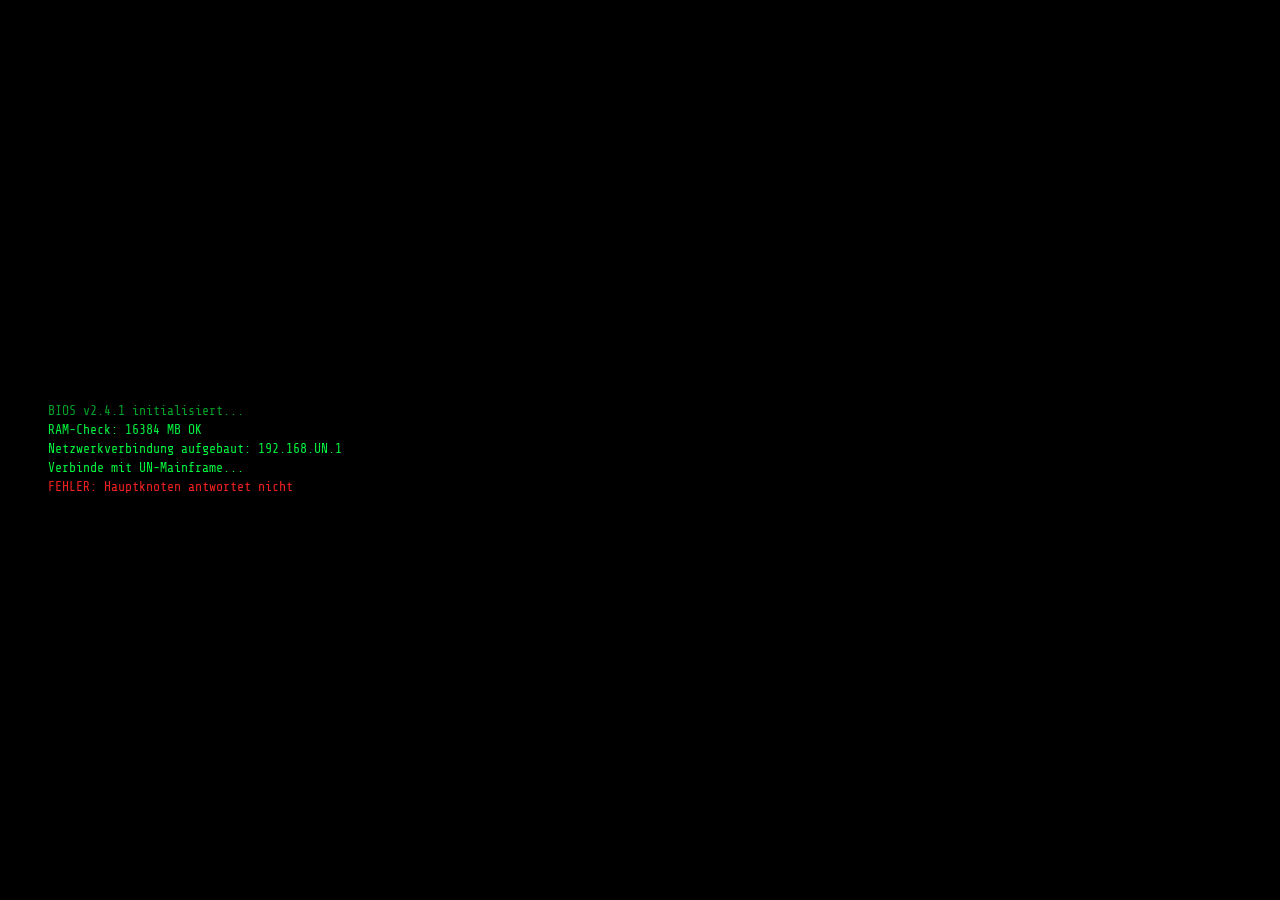
==== commit 6e9b8aa9: "Fix gh-pages: keep escape room at root, mosque in /mosque/ - / → escape room (claude/admiring-archim" ====
--- a/index.html
+++ b/index.html
@@ -3,373 +3,264 @@
 <head>
   <meta charset="UTF-8">
   <meta name="viewport" content="width=device-width, initial-scale=1.0">
-  <title>Tawba Moschee — Osnabrück</title>
-  <link rel="preconnect" href="https://fonts.googleapis.com">
-  <link rel="preconnect" href="https://fonts.gstatic.com" crossorigin>
-  <link href="https://fonts.googleapis.com/css2?family=Playfair+Display:wght@400;600;700&family=Inter:wght@300;400;500;600&family=Amiri:wght@400;700&display=swap" rel="stylesheet">
+  <title>UN MAINFRAME // GLOBAL CRISIS MONITOR</title>
   <link rel="stylesheet" href="style.css">
+  <style>
+    /* Boot sequence styles */
+    #boot-screen {
+      position: fixed;
+      inset: 0;
+      background: #000;
+      z-index: 1000;
+      display: flex;
+      flex-direction: column;
+      justify-content: center;
+      padding: 3rem;
+      font-family: 'Share Tech Mono', monospace;
+    }
+
+    .boot-line {
+      font-size: 0.82rem;
+      color: #00ff41;
+      margin-bottom: 0.25rem;
+      opacity: 0;
+      transition: opacity 0.1s;
+    }
+
+    .boot-line.dim { color: #00aa2a; }
+    .boot-line.warn { color: #ffcc00; }
+    .boot-line.err  { color: #ff2222; }
+
+    #main-screen {
+      display: none;
+    }
+
+    .intro-container {
+      display: flex;
+      flex-direction: column;
+      align-items: center;
+      gap: 2rem;
+      width: 100%;
+      max-width: 720px;
+    }
+
+    .signal-bars {
+      display: flex;
+      gap: 4px;
+      align-items: flex-end;
+      height: 30px;
+    }
+
+    .signal-bar {
+      width: 6px;
+      background: var(--green-dim);
+      border-radius: 1px;
+      animation: signal-pulse 1.2s ease-in-out infinite;
+    }
+
+    .signal-bar:nth-child(1) { height: 30%; animation-delay: 0s; }
+    .signal-bar:nth-child(2) { height: 55%; animation-delay: 0.15s; }
+    .signal-bar:nth-child(3) { height: 80%; animation-delay: 0.3s; }
+    .signal-bar:nth-child(4) { height: 100%; animation-delay: 0.45s; }
+    .signal-bar:nth-child(5) { height: 65%; animation-delay: 0.6s; }
+
+    @keyframes signal-pulse {
+      0%, 100% { background: var(--green-dim); }
+      50% { background: var(--green); box-shadow: 0 0 6px var(--green); }
+    }
+
+    .status-grid {
+      display: grid;
+      grid-template-columns: 1fr 1fr;
+      gap: 0.8rem;
+      width: 100%;
+    }
+
+    .status-item {
+      display: flex;
+      justify-content: space-between;
+      font-size: 0.75rem;
+      padding: 0.4rem 0;
+      border-bottom: 1px solid var(--border);
+      color: var(--green-dim);
+    }
+
+    .status-item .val { color: var(--red); }
+    .status-item .val.ok { color: var(--green); }
+
+    .warning-box {
+      border: 1px solid var(--red);
+      padding: 1.2rem;
+      width: 100%;
+      background: rgba(255,34,34,0.03);
+    }
+
+    .warning-box p {
+      font-size: 0.8rem;
+      line-height: 1.7;
+      color: #ffaaaa;
+    }
+
+    .warning-box .warn-title {
+      color: var(--red);
+      font-size: 0.7rem;
+      letter-spacing: 0.2em;
+      margin-bottom: 0.5rem;
+      display: flex;
+      align-items: center;
+      gap: 0.4rem;
+    }
+
+    @keyframes warning-blink {
+      0%, 100% { opacity: 1; }
+      50% { opacity: 0.3; }
+    }
+
+    .blink { animation: warning-blink 1s infinite; }
+  </style>
 </head>
 <body>
 
-  <!-- NAV -->
-  <nav id="navbar">
-    <div class="nav-inner">
-      <a href="#hero" class="nav-logo">
-        <span class="nav-logo-en">TAWBA</span>
-        <span class="nav-logo-ar">التوبة</span>
-      </a>
-      <button class="nav-toggle" id="navToggle" aria-label="Menü">
-        <span></span><span></span><span></span>
+  <!-- BOOT SEQUENCE -->
+  <div id="boot-screen">
+    <div id="boot-lines"></div>
+  </div>
+
+  <!-- MAIN INTRO SCREEN -->
+  <div id="main-screen" class="screen">
+    <div class="intro-container">
+
+      <div class="signal-bars">
+        <div class="signal-bar"></div>
+        <div class="signal-bar"></div>
+        <div class="signal-bar"></div>
+        <div class="signal-bar"></div>
+        <div class="signal-bar"></div>
+      </div>
+
+      <div>
+        <div class="logo flicker">GLOBAL CRISIS MONITOR</div>
+        <div class="subtitle">UN Mainframe Recovery System // v4.7.2</div>
+      </div>
+
+      <div class="panel" style="width:100%">
+        <div class="panel-title">SYSTEM STATUS — KRITISCHER FEHLER ERKANNT</div>
+
+        <div class="status-grid">
+          <div class="status-item">
+            <span>Sicherheitsrat-Protokolle</span>
+            <span class="val">OFFLINE</span>
+          </div>
+          <div class="status-item">
+            <span>Menschenrechtsdatenbank</span>
+            <span class="val">KORRUPT</span>
+          </div>
+          <div class="status-item">
+            <span>SDG-Relaisstation</span>
+            <span class="val">INSTABIL</span>
+          </div>
+          <div class="status-item">
+            <span>Generalversammlung Feed</span>
+            <span class="val">GETRENNT</span>
+          </div>
+          <div class="status-item">
+            <span>Audio-Verbindung</span>
+            <span class="val ok">AKTIV</span>
+          </div>
+          <div class="status-item">
+            <span>Rettungs-Agent</span>
+            <span class="val ok">VERBUNDEN</span>
+          </div>
+        </div>
+      </div>
+
+      <div class="warning-box">
+        <div class="warn-title">
+          <span class="blink">⚠</span>
+          KRITISCHE SYSTEMMELDUNG
+        </div>
+        <p>
+          Der UN-Mainframe ist abgestürzt. Jahrzehnte diplomatischer Protokolle,
+          Menschenrechtsdaten und SDG-Berichte sind vom Verlust bedroht.
+          Du bist als Rettungs-Agent eingesetzt worden.
+          <br><br>
+          Stabilisiere alle vier Systemsektoren — und entscheide am Ende selbst,
+          ob das System es wert ist, gerettet zu werden.
+        </p>
+      </div>
+
+      <!-- AUDIO PLACEHOLDER — Intro-Podcast -->
+      <div class="audio-placeholder" style="width:100%">
+        <span class="audio-icon">📻</span>
+        <div>GLOBAL CRISIS MONITOR — FOLGE 47</div>
+        <div style="font-size:0.7rem; margin-top:0.3rem; color:#aa8800">
+          [ Audiodatei: audio/intro.mp3 — wird nach Fertigstellung eingebunden ]
+        </div>
+      </div>
+
+      <button class="btn btn-primary" onclick="startGame()">
+        [ SYSTEM BETRETEN ]
       </button>
-      <ul class="nav-links" id="navLinks">
-        <li><a href="#about">Über uns</a></li>
-        <li><a href="#prayers">Gebetszeiten</a></li>
-        <li><a href="#programs">Unterricht</a></li>
-        <li><a href="#cafe">Tawba Café</a></li>
-        <li><a href="#rooms">Räume</a></li>
-        <li><a href="#contact" class="nav-cta">Spenden</a></li>
-      </ul>
-    </div>
-  </nav>
-
-  <!-- HERO -->
-  <section id="hero">
-    <div class="hero-pattern"></div>
-    <div class="hero-overlay"></div>
-    <div class="hero-content" data-reveal>
-      <div class="hero-badge">Osnabrück · Seit 2018</div>
-      <h1 class="hero-title">
-        <span class="hero-ar">التوبة</span>
-        <span class="hero-en">TAWBA</span>
-      </h1>
-      <p class="hero-sub">Ein Ort des Gebets, der Gemeinschaft und der Rückkehr zu Allah</p>
-      <div class="hero-actions">
-        <a href="#prayers" class="btn btn-gold">Gebetszeiten</a>
-        <a href="#about" class="btn btn-ghost">Mehr erfahren</a>
-      </div>
-    </div>
-    <div class="hero-scroll-hint">
-      <div class="scroll-line"></div>
-      <span>Entdecken</span>
-    </div>
-  </section>
-
-  <!-- STATS BAR -->
-  <div class="stats-bar">
-    <div class="stats-inner">
-      <div class="stat-item" data-reveal>
-        <span class="stat-num">500<sup>+</sup></span>
-        <span class="stat-label">Besucher wöchentlich</span>
-      </div>
-      <div class="stat-divider"></div>
-      <div class="stat-item" data-reveal>
-        <span class="stat-num">5</span>
-        <span class="stat-label">Tägliche Gebete</span>
-      </div>
-      <div class="stat-divider"></div>
-      <div class="stat-item" data-reveal>
-        <span class="stat-num">2018</span>
-        <span class="stat-label">Gegründet</span>
-      </div>
-      <div class="stat-divider"></div>
-      <div class="stat-item" data-reveal>
-        <span class="stat-num">3</span>
-        <span class="stat-label">Unterrichtsgruppen</span>
-      </div>
+
     </div>
   </div>
 
-  <!-- ABOUT -->
-  <section id="about" class="section">
-    <div class="container">
-      <div class="about-grid">
-        <div class="about-media" data-reveal>
-          <div class="about-img-wrap">
-            <img src="img/gebetsraum.jpg" alt="Gebetsraum der Tawba Moschee" loading="lazy">
-            <div class="about-img-badge">
-              <span class="badge-ar">بِسْمِ اللَّهِ</span>
-            </div>
-          </div>
-        </div>
-        <div class="about-text" data-reveal>
-          <div class="section-eyebrow">Über uns</div>
-          <h2 class="section-title">Ein Zuhause für die muslimische Gemeinschaft in Osnabrück</h2>
-          <p class="section-body">
-            Die Tawba Moschee wurde 2018 gegründet, um den Bedürfnissen der Muslime in Osnabrück gerecht zu werden. Heute ist sie ein lebendiger Ort für Gebet, Bildung und Gemeinschaft — offen für jeden, der Allah näher kommen möchte.
-          </p>
-          <p class="section-body">
-            Das Freitagsgebet wird zweisprachig gehalten — auf Deutsch und Arabisch — um alle Gemeindemitglieder zu erreichen. In Zusammenarbeit mit der Stadt Osnabrück finden auch interreligiöse Begegnungen und Festgebete statt.
-          </p>
-          <div class="about-tags">
-            <span class="tag">Freitagsgebet</span>
-            <span class="tag">Zweisprachig</span>
-            <span class="tag">Interreligiöser Dialog</span>
-            <span class="tag">Gemeinschaft</span>
-          </div>
-        </div>
-      </div>
-    </div>
-  </section>
-
-  <!-- PRAYER TIMES -->
-  <section id="prayers" class="section section-dark">
-    <div class="prayers-pattern"></div>
-    <div class="container">
-      <div class="section-header" data-reveal>
-        <div class="section-eyebrow light">Gebetszeiten</div>
-        <h2 class="section-title light">الصلاة — Die fünf Gebete</h2>
-        <p class="section-body light">Täglich werden alle fünf Pflichtgebete sowie das Freitagsgebet in der Tawba Moschee abgehalten.</p>
-      </div>
-      <div class="prayers-grid" data-reveal>
-        <div class="prayer-card">
-          <div class="prayer-icon">🌅</div>
-          <div class="prayer-name-ar">الفجر</div>
-          <div class="prayer-name-de">Fajr</div>
-          <div class="prayer-note">Bei Morgengrauen</div>
-        </div>
-        <div class="prayer-card">
-          <div class="prayer-icon">☀️</div>
-          <div class="prayer-name-ar">الظهر</div>
-          <div class="prayer-name-de">Dhuhr</div>
-          <div class="prayer-note">Mittag</div>
-        </div>
-        <div class="prayer-card">
-          <div class="prayer-icon">🌤</div>
-          <div class="prayer-name-ar">العصر</div>
-          <div class="prayer-name-de">Asr</div>
-          <div class="prayer-note">Nachmittag</div>
-        </div>
-        <div class="prayer-card">
-          <div class="prayer-icon">🌇</div>
-          <div class="prayer-name-ar">المغرب</div>
-          <div class="prayer-name-de">Maghrib</div>
-          <div class="prayer-note">Sonnenuntergang</div>
-        </div>
-        <div class="prayer-card">
-          <div class="prayer-icon">🌙</div>
-          <div class="prayer-name-ar">العشاء</div>
-          <div class="prayer-name-de">Isha</div>
-          <div class="prayer-note">Nacht</div>
-        </div>
-      </div>
-      <div class="prayers-cta" data-reveal>
-        <a href="https://mawaqit.net/en/tawba" target="_blank" rel="noopener" class="btn btn-gold">Aktuelle Zeiten auf Mawaqit</a>
-        <p class="prayers-note">Die genauen Zeiten variieren täglich. Aktuelle Zeiten sind über die Mawaqit-App abrufbar.</p>
-      </div>
-    </div>
-  </section>
-
-  <!-- PROGRAMS -->
-  <section id="programs" class="section">
-    <div class="container">
-      <div class="section-header" data-reveal>
-        <div class="section-eyebrow">Unterricht</div>
-        <h2 class="section-title">Wissen für jedes Alter</h2>
-        <p class="section-body">Wöchentlicher islamischer Unterricht für Kinder, Jugendliche und Erwachsene — in einer offenen und einladenden Atmosphäre.</p>
-      </div>
-      <div class="programs-grid">
-        <div class="program-card" data-reveal>
-          <div class="program-num">01</div>
-          <div class="program-img-wrap">
-            <img src="img/unterricht.jpg" alt="Kinder im Unterricht" loading="lazy">
-          </div>
-          <div class="program-body">
-            <h3 class="program-title">Kinder</h3>
-            <p class="program-desc">Quranunterricht, islamische Grundlagen und arabische Schrift — altersgerecht und spielerisch vermittelt.</p>
-          </div>
-        </div>
-        <div class="program-card" data-reveal>
-          <div class="program-num">02</div>
-          <div class="program-img-wrap program-img-placeholder">
-            <div class="placeholder-icon">📖</div>
-          </div>
-          <div class="program-body">
-            <h3 class="program-title">Jugendliche</h3>
-            <p class="program-desc">Vertiefte islamische Bildung, Diskussionsrunden und Orientierung für junge Muslime im Alltag.</p>
-          </div>
-        </div>
-        <div class="program-card" data-reveal>
-          <div class="program-num">03</div>
-          <div class="program-img-wrap program-img-placeholder">
-            <div class="placeholder-icon">🕌</div>
-          </div>
-          <div class="program-body">
-            <h3 class="program-title">Erwachsene</h3>
-            <p class="program-desc">Arabischkurse, Quranrezitation und islamische Wissenschaften — für alle Wissensebenen offen.</p>
-          </div>
-        </div>
-      </div>
-    </div>
-  </section>
-
-  <!-- CAFE -->
-  <section id="cafe" class="section section-warm">
-    <div class="container">
-      <div class="cafe-grid">
-        <div class="cafe-text" data-reveal>
-          <div class="section-eyebrow">Seit 2023</div>
-          <h2 class="section-title">Tawba Café</h2>
-          <p class="section-body">
-            Zwischen den Gebeten lädt das Tawba Café zum Verweilen ein. Selbstgekochte Speisen und warme Getränke — eine entspannte Gelegenheit für Gespräche und Gemeinschaft.
-          </p>
-          <p class="section-body">
-            Das Café ist mehr als ein Ort zum Essen. Es ist ein Treffpunkt, an dem Freundschaften entstehen und die Gemeinschaft zusammenwächst.
-          </p>
-          <div class="cafe-features">
-            <div class="cafe-feature">
-              <span class="cafe-feature-icon">🍽</span>
-              <span>Selbstgekochte Mahlzeiten</span>
-            </div>
-            <div class="cafe-feature">
-              <span class="cafe-feature-icon">☕</span>
-              <span>Warme Getränke</span>
-            </div>
-            <div class="cafe-feature">
-              <span class="cafe-feature-icon">🤝</span>
-              <span>Gemeinschaft &amp; Austausch</span>
-            </div>
-          </div>
-        </div>
-        <div class="cafe-media" data-reveal>
-          <div class="cafe-img-wrap">
-            <div class="cafe-img-placeholder">
-              <span>☕</span>
-              <p>Tawba Café</p>
-            </div>
-          </div>
-        </div>
-      </div>
-    </div>
-  </section>
-
-  <!-- ROOMS -->
-  <section id="rooms" class="section">
-    <div class="container">
-      <div class="section-header" data-reveal>
-        <div class="section-eyebrow">Unsere Räume</div>
-        <h2 class="section-title">Raum für besondere Momente</h2>
-        <p class="section-body">Die Moschee steht für alle islamischen Anlässe zur Verfügung — von Hochzeiten über Trauerfeiern bis zu Gemeinschaftsveranstaltungen.</p>
-      </div>
-      <div class="rooms-grid">
-        <div class="room-card room-card-large" data-reveal>
-          <img src="img/gebetsraum2.jpg" alt="Hauptgebetsraum" loading="lazy">
-          <div class="room-card-overlay">
-            <h3>Hauptgebetsraum</h3>
-            <p>Großzügiger Betraum mit islamisch-architektonischen Elementen, Mihrab und Minbar</p>
-          </div>
-        </div>
-        <div class="room-card" data-reveal>
-          <img src="img/mihrab.jpg" alt="Mihrab" loading="lazy">
-          <div class="room-card-overlay">
-            <h3>Mihrab &amp; Minbar</h3>
-            <p>Für das Freitagsgebet und feierliche Anlässe</p>
-          </div>
-        </div>
-        <div class="room-card" data-reveal>
-          <div class="room-card-placeholder">
-            <span>🎓</span>
-            <h3>Unterrichtsraum</h3>
-            <p>Für Kurse, Seminare und Lerngruppen</p>
-          </div>
-        </div>
-      </div>
-    </div>
-  </section>
-
-  <!-- DONATE -->
-  <section id="donate" class="section section-dark">
-    <div class="donate-pattern"></div>
-    <div class="container">
-      <div class="donate-inner" data-reveal>
-        <div class="donate-text">
-          <div class="section-eyebrow light">Unterstützung</div>
-          <h2 class="section-title light">Hilf uns, die Tawba Moschee zu erhalten</h2>
-          <p class="section-body light">
-            Die Moschee wird vollständig durch Spenden der Gemeinschaft getragen. Derzeit sammeln wir das Eigenkapital für den Kauf unserer Moschee — jeder Beitrag zählt.
-          </p>
-          <p class="section-body light">
-            Ein monatlicher Dauerauftrag oder eine einmalige Spende ist möglich. Kontaktiere uns für ein SEPA-Lastschriftmandat.
-          </p>
-        </div>
-        <div class="donate-box">
-          <div class="donate-arabic">بَارَكَ اللَّهُ فِيكُمْ</div>
-          <p class="donate-arabic-trans">Möge Allah euch segnen</p>
-          <a href="mailto:info@tawbamoschee.com?subject=Spende" class="btn btn-gold btn-wide">Jetzt spenden</a>
-          <div class="donate-methods">
-            <span>💳 Dauerauftrag</span>
-            <span>🏦 SEPA</span>
-            <span>✉️ Kontakt</span>
-          </div>
-        </div>
-      </div>
-    </div>
-  </section>
-
-  <!-- CONTACT -->
-  <section id="contact" class="section">
-    <div class="container">
-      <div class="section-header" data-reveal>
-        <div class="section-eyebrow">Kontakt</div>
-        <h2 class="section-title">Wir freuen uns auf dich</h2>
-      </div>
-      <div class="contact-grid">
-        <div class="contact-info" data-reveal>
-          <div class="contact-item">
-            <div class="contact-icon">📍</div>
-            <div>
-              <strong>Adresse</strong>
-              <p>Johannisstraße 132<br>49074 Osnabrück</p>
-            </div>
-          </div>
-          <div class="contact-item">
-            <div class="contact-icon">✉️</div>
-            <div>
-              <strong>E-Mail</strong>
-              <p><a href="mailto:info@tawbamoschee.com">info@tawbamoschee.com</a></p>
-            </div>
-          </div>
-          <div class="contact-item">
-            <div class="contact-icon">🌐</div>
-            <div>
-              <strong>Online</strong>
-              <div class="social-links">
-                <a href="https://www.instagram.com/tawbamoschee/" target="_blank" rel="noopener" class="social-link">Instagram</a>
-                <a href="https://www.facebook.com/TawbaOsna/" target="_blank" rel="noopener" class="social-link">Facebook</a>
-              </div>
-            </div>
-          </div>
-        </div>
-        <div class="contact-map" data-reveal>
-          <iframe
-            src="https://www.openstreetmap.org/export/embed.html?bbox=8.030&lat=52.272&lon=8.047&zoom=16&marker=52.272,8.047"
-            width="100%" height="350" style="border:0; border-radius:12px;"
-            loading="lazy" title="Karte: Tawba Moschee Osnabrück">
-          </iframe>
-        </div>
-      </div>
-    </div>
-  </section>
-
-  <!-- FOOTER -->
-  <footer class="footer">
-    <div class="footer-inner">
-      <div class="footer-logo">
-        <span class="nav-logo-en">TAWBA</span>
-        <span class="nav-logo-ar">التوبة</span>
-      </div>
-      <p class="footer-address">Johannisstraße 132 · 49074 Osnabrück</p>
-      <p class="footer-email"><a href="mailto:info@tawbamoschee.com">info@tawbamoschee.com</a></p>
-      <div class="footer-socials">
-        <a href="https://www.instagram.com/tawbamoschee/" target="_blank" rel="noopener">Instagram</a>
-        <span>·</span>
-        <a href="https://www.facebook.com/TawbaOsna/" target="_blank" rel="noopener">Facebook</a>
-        <span>·</span>
-        <a href="https://mawaqit.net/en/tawba" target="_blank" rel="noopener">Mawaqit</a>
-      </div>
-      <p class="footer-copy">© 2025 Tawba Moschee Osnabrück</p>
-    </div>
-  </footer>
-
-  <script src="script.js"></script>
+  <script>
+    // ── BOOT SEQUENCE ──
+    const bootMessages = [
+      { text: 'BIOS v2.4.1 initialisiert...', cls: 'dim', delay: 0 },
+      { text: 'RAM-Check: 16384 MB OK', cls: '', delay: 180 },
+      { text: 'Netzwerkverbindung aufgebaut: 192.168.UN.1', cls: '', delay: 320 },
+      { text: 'Verbinde mit UN-Mainframe...', cls: '', delay: 500 },
+      { text: 'FEHLER: Hauptknoten antwortet nicht', cls: 'err', delay: 900 },
+      { text: 'FEHLER: Backup-Server offline', cls: 'err', delay: 1100 },
+      { text: 'WARNUNG: Datenverlust erkannt — Sektoren 1-4', cls: 'warn', delay: 1350 },
+      { text: 'Aktiviere Notfall-Wiederherstellungsprotokoll...', cls: 'warn', delay: 1700 },
+      { text: 'Suche Rettungs-Agent...', cls: 'dim', delay: 2100 },
+      { text: 'Agent gefunden. Authentifizierung läuft...', cls: '', delay: 2500 },
+      { text: 'Zugang gewährt.', cls: 'bright', delay: 3000 },
+      { text: '', cls: '', delay: 3200 },
+      { text: '> WILLKOMMEN IM SYSTEM', cls: 'bright', delay: 3300 },
+    ];
+
+    const bootContainer = document.getElementById('boot-lines');
+
+    bootMessages.forEach(({ text, cls, delay }) => {
+      setTimeout(() => {
+        const line = document.createElement('div');
+        line.className = `boot-line ${cls}`;
+        line.textContent = text;
+        bootContainer.appendChild(line);
+        // fade in
+        requestAnimationFrame(() => {
+          requestAnimationFrame(() => { line.style.opacity = '1'; });
+        });
+        // scroll to bottom
+        line.scrollIntoView({ behavior: 'smooth' });
+      }, delay);
+    });
+
+    // After boot, show main screen
+    setTimeout(() => {
+      const boot = document.getElementById('boot-screen');
+      boot.style.transition = 'opacity 0.8s';
+      boot.style.opacity = '0';
+      setTimeout(() => {
+        boot.style.display = 'none';
+        const main = document.getElementById('main-screen');
+        main.style.display = 'flex';
+        main.style.opacity = '0';
+        main.style.transition = 'opacity 0.8s';
+        requestAnimationFrame(() => {
+          requestAnimationFrame(() => { main.style.opacity = '1'; });
+        });
+      }, 800);
+    }, 4000);
+
+    function startGame() {
+      window.location.href = 'phases/phase1.html';
+    }
+  </script>
+
 </body>
 </html>
--- a/style.css
+++ b/style.css
@@ -1,763 +1,764 @@
-@import url('https://fonts.googleapis.com/css2?family=Playfair+Display:wght@400;600;700&family=Inter:wght@300;400;500;600&family=Amiri:wght@400;700&display=swap');
-
-/* ── TOKENS ── */
+@import url('https://fonts.googleapis.com/css2?family=Share+Tech+Mono&family=Orbitron:wght@400;700;900&display=swap');
+
 :root {
-  --gold: #C9A84C;
-  --gold-light: #E8C97A;
-  --gold-dark: #9A7A35;
-  --dark: #0F0E0C;
-  --dark-2: #1A1915;
-  --dark-3: #242218;
-  --warm: #F5F0E8;
-  --warm-2: #EDE5D5;
-  --text: #2C2A24;
-  --text-muted: #6B6456;
-  --white: #FFFFFF;
-  --radius: 12px;
-  --radius-lg: 20px;
-  --transition: 0.4s cubic-bezier(0.25, 0.46, 0.45, 0.94);
-}
-
-/* ── RESET ── */
-*, *::before, *::after { margin: 0; padding: 0; box-sizing: border-box; }
-html { scroll-behavior: smooth; font-size: 16px; }
-body { font-family: 'Inter', sans-serif; color: var(--text); background: var(--white); overflow-x: hidden; }
-img { display: block; width: 100%; height: 100%; object-fit: cover; }
-a { text-decoration: none; color: inherit; }
-
-/* ── NAVBAR ── */
-#navbar {
-  position: fixed; top: 0; left: 0; right: 0; z-index: 100;
-  padding: 1.2rem 0;
-  transition: background var(--transition), padding var(--transition), box-shadow var(--transition);
-}
-
-#navbar.scrolled {
-  background: rgba(15,14,12,0.96);
-  backdrop-filter: blur(16px);
-  padding: 0.8rem 0;
-  box-shadow: 0 1px 0 rgba(201,168,76,0.15);
-}
-
-.nav-inner {
-  max-width: 1200px; margin: 0 auto;
-  padding: 0 2rem;
-  display: flex; align-items: center; justify-content: space-between;
-}
-
-.nav-logo {
-  display: flex; flex-direction: column; align-items: flex-start; gap: 1px;
-}
-
-.nav-logo-en {
-  font-family: 'Playfair Display', serif;
-  font-size: 1.25rem; font-weight: 700;
-  color: var(--gold); letter-spacing: 0.25em;
-  line-height: 1;
-}
-
-.nav-logo-ar {
-  font-family: 'Amiri', serif;
-  font-size: 0.85rem; color: rgba(201,168,76,0.7);
-  line-height: 1; letter-spacing: 0;
-}
-
-.nav-links {
-  display: flex; align-items: center; gap: 2.5rem;
-  list-style: none;
-}
-
-.nav-links a {
-  font-size: 0.82rem; font-weight: 500;
-  color: rgba(255,255,255,0.75);
-  letter-spacing: 0.06em; text-transform: uppercase;
-  transition: color 0.2s;
+  --green: #00ff41;
+  --green-dim: #00aa2a;
+  --green-dark: #003b10;
+  --bg: #000000;
+  --bg-panel: #020d02;
+  --red: #ff2222;
+  --yellow: #ffcc00;
+  --text: #c8ffc8;
+  --border: #00ff4133;
+  --glow: 0 0 20px rgba(0,255,65,0.15);
+}
+
+* { margin: 0; padding: 0; box-sizing: border-box; }
+
+body {
+  background: var(--bg);
+  color: var(--text);
+  font-family: 'Share Tech Mono', monospace;
+  min-height: 100vh;
+  overflow-x: hidden;
+}
+
+/* ── SCANLINE OVERLAY ── */
+body::before {
+  content: '';
+  position: fixed;
+  top: 0; left: 0; width: 100%; height: 100%;
+  background: repeating-linear-gradient(
+    0deg, transparent, transparent 2px,
+    rgba(0,0,0,0.1) 2px, rgba(0,0,0,0.1) 4px
+  );
+  pointer-events: none;
+  z-index: 9998;
+}
+
+/* Moving scan beam */
+body::after {
+  content: '';
+  position: fixed;
+  top: -100%; left: 0; width: 100%; height: 3px;
+  background: linear-gradient(90deg, transparent, rgba(0,255,65,0.08), transparent);
+  animation: scan-beam 6s linear infinite;
+  pointer-events: none;
+  z-index: 9997;
+}
+
+@keyframes scan-beam {
+  0% { top: -5%; }
+  100% { top: 105%; }
+}
+
+/* ── LAYOUT ── */
+.screen {
+  min-height: 100vh;
+  display: flex;
+  flex-direction: column;
+  align-items: center;
+  justify-content: center;
+  padding: 2rem;
   position: relative;
 }
 
-.nav-links a::after {
-  content: ''; position: absolute;
-  bottom: -3px; left: 0; right: 0; height: 1px;
-  background: var(--gold); transform: scaleX(0);
-  transition: transform 0.25s;
-}
-
-.nav-links a:hover { color: var(--gold); }
-.nav-links a:hover::after { transform: scaleX(1); }
-
-.nav-cta {
-  background: var(--gold) !important;
-  color: var(--dark) !important;
-  padding: 0.55rem 1.4rem !important;
+.hidden { display: none !important; }
+
+/* ── LOGO ── */
+.logo {
+  font-family: 'Orbitron', monospace;
+  font-size: clamp(1.2rem, 4vw, 2.2rem);
+  font-weight: 900;
+  color: var(--green);
+  text-shadow: 0 0 20px var(--green), 0 0 60px rgba(0,255,65,0.3);
+  letter-spacing: 0.15em;
+  text-align: center;
+  margin-bottom: 0.3rem;
+  animation: flicker 5s infinite;
+}
+
+.subtitle {
+  font-size: 0.75rem;
+  color: var(--green-dim);
+  letter-spacing: 0.3em;
+  text-align: center;
+  margin-bottom: 3rem;
+}
+
+/* ── PANEL ── */
+.panel {
+  background: var(--bg-panel);
+  border: 1px solid var(--border);
   border-radius: 4px;
-  font-weight: 600 !important;
-}
-
-.nav-cta::after { display: none !important; }
-.nav-cta:hover { background: var(--gold-light) !important; color: var(--dark) !important; }
-
-.nav-toggle {
-  display: none; flex-direction: column; gap: 5px;
-  background: none; border: none; cursor: pointer; padding: 4px;
-}
-
-.nav-toggle span {
-  display: block; width: 24px; height: 2px;
-  background: var(--white); transition: var(--transition);
+  padding: 2rem;
+  max-width: 720px;
+  width: 100%;
+  position: relative;
+  box-shadow: var(--glow), inset 0 0 40px rgba(0,0,0,0.6);
+  overflow: hidden;
+}
+
+/* Animated top border glow */
+.panel::before {
+  content: '';
+  position: absolute;
+  top: 0; left: -100%;
+  width: 100%; height: 1px;
+  background: linear-gradient(90deg, transparent, var(--green), transparent);
+  animation: panel-scan 3s linear infinite;
+}
+
+@keyframes panel-scan {
+  0% { left: -100%; }
+  100% { left: 100%; }
+}
+
+/* Corner decorations */
+.panel::after {
+  content: '';
+  position: absolute;
+  top: 0; left: 0;
+  width: 20px; height: 20px;
+  border-top: 2px solid var(--green);
+  border-left: 2px solid var(--green);
+  border-radius: 2px 0 0 0;
+}
+
+.panel-corner-br {
+  position: absolute;
+  bottom: 0; right: 0;
+  width: 20px; height: 20px;
+  border-bottom: 2px solid var(--green-dim);
+  border-right: 2px solid var(--green-dim);
+  border-radius: 0 0 2px 0;
+}
+
+.panel-title {
+  font-family: 'Orbitron', monospace;
+  font-size: 0.65rem;
+  color: var(--green-dim);
+  letter-spacing: 0.2em;
+  margin-bottom: 1.5rem;
+  display: flex;
+  align-items: center;
+  gap: 0.5rem;
+  border-bottom: 1px solid var(--border);
+  padding-bottom: 0.8rem;
+}
+
+.panel-title::before {
+  content: '▶';
+  color: var(--green);
+  animation: blink 1.5s infinite;
+}
+
+/* ── TERMINAL LINES ── */
+.terminal-line { font-size: 0.85rem; line-height: 1.8; color: var(--text); margin-bottom: 0.3rem; }
+.terminal-line.dim { color: var(--green-dim); }
+.terminal-line.bright { color: var(--green); }
+.terminal-line.warn { color: var(--yellow); }
+.terminal-line.error { color: var(--red); }
+.prompt::before { content: '> '; color: var(--green); }
+
+/* ── MINIGAME WRAP ── */
+.minigame-wrap { width: 100%; max-width: 720px; }
+
+.minigame-title {
+  font-family: 'Orbitron', monospace;
+  font-size: 0.9rem;
+  color: var(--green);
+  letter-spacing: 0.1em;
+  margin-bottom: 0.4rem;
+  text-shadow: 0 0 10px rgba(0,255,65,0.4);
+}
+
+.minigame-desc {
+  font-size: 0.8rem;
+  color: var(--green-dim);
+  margin-bottom: 1.5rem;
+  line-height: 1.7;
+  border-left: 2px solid var(--green-dark);
+  padding-left: 0.8rem;
 }
 
 /* ── BUTTONS ── */
 .btn {
-  display: inline-flex; align-items: center;
-  padding: 0.8rem 2rem; border-radius: 6px;
-  font-family: 'Inter', sans-serif; font-size: 0.85rem;
-  font-weight: 600; letter-spacing: 0.05em;
-  text-transform: uppercase; transition: all 0.25s;
-  cursor: pointer; border: 2px solid transparent;
-}
-
-.btn-gold {
-  background: var(--gold); color: var(--dark);
-  box-shadow: 0 4px 20px rgba(201,168,76,0.35);
-}
-
-.btn-gold:hover {
-  background: var(--gold-light);
-  box-shadow: 0 6px 30px rgba(201,168,76,0.55);
-  transform: translateY(-2px);
-}
-
-.btn-ghost {
-  background: transparent; color: var(--white);
-  border-color: rgba(255,255,255,0.35);
-}
-
-.btn-ghost:hover {
-  border-color: var(--gold); color: var(--gold);
-}
-
-.btn-wide { width: 100%; justify-content: center; }
-
-/* ── HERO ── */
-#hero {
-  position: relative; min-height: 100vh;
-  display: flex; align-items: center; justify-content: center;
-  background: var(--dark); overflow: hidden;
-}
-
-.hero-pattern {
-  position: absolute; inset: 0;
-  background-color: var(--dark);
-  background-image:
-    radial-gradient(ellipse at 15% 60%, rgba(201,168,76,0.12) 0%, transparent 55%),
-    radial-gradient(ellipse at 85% 25%, rgba(201,168,76,0.07) 0%, transparent 45%),
-    radial-gradient(ellipse at 50% 100%, rgba(201,168,76,0.05) 0%, transparent 50%),
-    url("data:image/svg+xml,%3Csvg xmlns='http://www.w3.org/2000/svg' width='80' height='80'%3E%3Cg fill='none' stroke='rgba(201%2C168%2C76%2C0.07)' stroke-width='0.6'%3E%3Cpolygon points='40%2C2 78%2C40 40%2C78 2%2C40'/%3E%3Cpolygon points='40%2C14 66%2C40 40%2C66 14%2C40'/%3E%3Ccircle cx='40' cy='40' r='10'/%3E%3Cline x1='40' y1='2' x2='40' y2='14'/%3E%3Cline x1='78' y1='40' x2='66' y2='40'/%3E%3Cline x1='40' y1='78' x2='40' y2='66'/%3E%3Cline x1='2' y1='40' x2='14' y2='40'/%3E%3C/g%3E%3C/svg%3E");
-  background-size: auto, auto, auto, 80px 80px;
-  will-change: transform;
-}
-
-.hero-overlay {
-  position: absolute; inset: 0;
-  background: linear-gradient(to bottom, rgba(15,14,12,0.3) 0%, rgba(15,14,12,0.1) 50%, rgba(15,14,12,0.6) 100%);
-}
-
-.hero-content {
-  position: relative; z-index: 2;
-  text-align: center; padding: 2rem;
-  max-width: 800px;
-}
-
-.hero-badge {
-  display: inline-block;
-  background: rgba(201,168,76,0.15);
-  border: 1px solid rgba(201,168,76,0.35);
-  color: var(--gold-light);
-  font-size: 0.72rem; font-weight: 500;
-  letter-spacing: 0.2em; text-transform: uppercase;
-  padding: 0.45rem 1.2rem; border-radius: 50px;
-  margin-bottom: 2rem;
-}
-
-.hero-title {
-  display: flex; flex-direction: column; align-items: center;
-  margin-bottom: 1.5rem;
-  gap: 0.25rem;
-}
-
-.hero-ar {
-  font-family: 'Amiri', serif;
-  font-size: clamp(2.5rem, 8vw, 5rem);
-  color: var(--gold); line-height: 1;
-  text-shadow: 0 0 60px rgba(201,168,76,0.4);
-}
-
-.hero-en {
-  font-family: 'Playfair Display', serif;
-  font-size: clamp(1.5rem, 5vw, 3rem);
-  color: var(--white); font-weight: 700;
-  letter-spacing: 0.5em; line-height: 1;
+  font-family: 'Share Tech Mono', monospace;
+  font-size: 0.9rem;
+  letter-spacing: 0.1em;
+  padding: 0.8rem 2rem;
+  background: transparent;
+  color: var(--green);
+  border: 1px solid var(--green);
+  border-radius: 2px;
+  cursor: pointer;
+  transition: all 0.2s;
   text-transform: uppercase;
-}
-
-.hero-sub {
-  font-size: clamp(0.95rem, 2.5vw, 1.15rem);
-  color: rgba(255,255,255,0.75); font-weight: 300;
-  line-height: 1.8; margin-bottom: 2.5rem;
-  max-width: 540px; margin-left: auto; margin-right: auto;
-}
-
-.hero-actions {
-  display: flex; gap: 1rem; justify-content: center; flex-wrap: wrap;
-}
-
-.hero-scroll-hint {
-  position: absolute; bottom: 2.5rem; left: 50%; transform: translateX(-50%);
-  display: flex; flex-direction: column; align-items: center; gap: 0.5rem;
-  color: rgba(255,255,255,0.4); font-size: 0.65rem; letter-spacing: 0.2em;
-  text-transform: uppercase; z-index: 2;
-}
-
-.scroll-line {
-  width: 1px; height: 40px;
-  background: linear-gradient(to bottom, var(--gold), transparent);
-  animation: scroll-hint 2s ease-in-out infinite;
-}
-
-@keyframes scroll-hint {
-  0%, 100% { opacity: 0.3; transform: scaleY(1); }
-  50% { opacity: 1; transform: scaleY(1.2); }
-}
-
-/* ── STATS BAR ── */
-.stats-bar {
-  background: var(--dark-2);
-  border-top: 1px solid rgba(201,168,76,0.15);
-  border-bottom: 1px solid rgba(201,168,76,0.15);
-}
-
-.stats-inner {
-  max-width: 1200px; margin: 0 auto;
-  padding: 2.5rem 2rem;
-  display: flex; align-items: center; justify-content: center;
-  gap: 0; flex-wrap: wrap;
-}
-
-.stat-item {
-  display: flex; flex-direction: column; align-items: center;
-  padding: 0 3rem; text-align: center;
-  flex: 1; min-width: 120px;
-}
-
-.stat-num {
-  font-family: 'Playfair Display', serif;
-  font-size: 2.2rem; font-weight: 700;
-  color: var(--gold); line-height: 1;
-  margin-bottom: 0.3rem;
-}
-
-.stat-num sup { font-size: 1rem; }
-
-.stat-label {
-  font-size: 0.72rem; color: rgba(255,255,255,0.45);
-  letter-spacing: 0.08em; text-transform: uppercase;
-}
-
-.stat-divider {
-  width: 1px; height: 40px;
-  background: rgba(201,168,76,0.2);
-  flex-shrink: 0;
-}
-
-/* ── SECTION BASE ── */
-.section { padding: 7rem 0; }
-
-.section-dark {
-  background: var(--dark); position: relative;
-}
-
-.section-warm { background: var(--warm); }
-
-.container {
-  max-width: 1200px; margin: 0 auto; padding: 0 2rem;
-}
-
-.section-header {
-  text-align: center; max-width: 680px; margin: 0 auto 4rem;
-}
-
-.section-eyebrow {
-  font-size: 0.72rem; font-weight: 600;
-  color: var(--gold); letter-spacing: 0.25em;
-  text-transform: uppercase; margin-bottom: 0.75rem;
-  display: block;
-}
-
-.section-eyebrow.light { color: var(--gold-light); }
-
-.section-title {
-  font-family: 'Playfair Display', serif;
-  font-size: clamp(1.8rem, 4vw, 2.8rem);
-  font-weight: 700; line-height: 1.2;
-  color: var(--text); margin-bottom: 1rem;
-}
-
-.section-title.light { color: var(--white); }
-
-.section-body {
-  font-size: 1rem; line-height: 1.8;
-  color: var(--text-muted); font-weight: 300;
-  margin-bottom: 0.75rem;
-}
-
-.section-body.light { color: rgba(255,255,255,0.6); }
-
-/* ── ABOUT ── */
-.about-grid {
-  display: grid; grid-template-columns: 1fr 1fr;
-  gap: 5rem; align-items: center;
-}
-
-.about-img-wrap {
-  position: relative; border-radius: var(--radius-lg); overflow: hidden;
-  aspect-ratio: 4/5;
-  background: linear-gradient(145deg, #1A1915 0%, #2C2A20 40%, #1A1612 100%);
-  box-shadow: 0 40px 80px rgba(0,0,0,0.2);
-}
-
-.about-img-wrap::before {
-  content: '🕌';
-  position: absolute; inset: 0;
-  display: flex; align-items: center; justify-content: center;
-  font-size: 6rem; opacity: 0.15;
-  z-index: 0;
-}
-
-
-.about-img-wrap img {
-  width: 100%; height: 100%; object-fit: cover;
-}
-
-.about-img-badge {
-  position: absolute; bottom: 1.5rem; right: 1.5rem;
-  background: rgba(15,14,12,0.85); backdrop-filter: blur(12px);
-  border: 1px solid rgba(201,168,76,0.3);
-  border-radius: 8px; padding: 0.75rem 1.25rem;
-}
-
-.badge-ar {
-  font-family: 'Amiri', serif;
-  font-size: 1rem; color: var(--gold);
-}
-
-.about-text {
-  display: flex; flex-direction: column; gap: 1rem;
-}
-
-.about-tags {
-  display: flex; flex-wrap: wrap; gap: 0.5rem;
+  position: relative;
+  overflow: hidden;
+}
+
+.btn::before {
+  content: '';
+  position: absolute;
+  top: 0; left: -100%;
+  width: 100%; height: 100%;
+  background: rgba(0,255,65,0.08);
+  transition: left 0.2s;
+}
+
+.btn:hover::before { left: 0; }
+.btn:hover {
+  box-shadow: 0 0 20px rgba(0,255,65,0.4), inset 0 0 10px rgba(0,255,65,0.05);
+  text-shadow: 0 0 8px var(--green);
+}
+
+.btn:active { transform: scale(0.98); }
+.btn:disabled { opacity: 0.3; cursor: not-allowed; }
+.btn:disabled:hover { box-shadow: none; }
+.btn:disabled::before { display: none; }
+
+.btn-primary {
+  background: rgba(0,255,65,0.08);
+  font-size: 1rem;
+  padding: 0.9rem 2.5rem;
+  border-width: 1px;
   margin-top: 0.5rem;
 }
 
-.tag {
-  background: rgba(201,168,76,0.1);
-  border: 1px solid rgba(201,168,76,0.25);
-  color: var(--gold-dark);
-  font-size: 0.72rem; font-weight: 500;
-  padding: 0.35rem 0.9rem; border-radius: 50px;
-  letter-spacing: 0.04em;
-}
-
-/* ── PRAYER TIMES ── */
-.prayers-pattern {
-  position: absolute; inset: 0; opacity: 0.03;
-  background-image: url("data:image/svg+xml,%3Csvg xmlns='http://www.w3.org/2000/svg' width='80' height='80'%3E%3Ccircle cx='40' cy='40' r='35' fill='none' stroke='%23C9A84C' stroke-width='1'/%3E%3Ccircle cx='40' cy='40' r='25' fill='none' stroke='%23C9A84C' stroke-width='0.5'/%3E%3Cline x1='40' y1='5' x2='40' y2='75' stroke='%23C9A84C' stroke-width='0.3'/%3E%3Cline x1='5' y1='40' x2='75' y2='40' stroke='%23C9A84C' stroke-width='0.3'/%3E%3C/svg%3E");
-  background-size: 80px 80px;
-}
-
-.prayers-grid {
-  display: grid;
-  grid-template-columns: repeat(5, 1fr);
-  gap: 1rem; margin-bottom: 3rem;
-}
-
-.prayer-card {
-  background: rgba(255,255,255,0.04);
-  border: 1px solid rgba(201,168,76,0.15);
-  border-radius: var(--radius); padding: 2rem 1.25rem;
-  text-align: center; transition: all 0.3s;
+/* ── PROGRESS ── */
+.progress-wrap { width: 100%; max-width: 720px; margin-bottom: 1.5rem; }
+
+.progress-label {
+  font-size: 0.65rem;
+  color: var(--green-dim);
+  letter-spacing: 0.2em;
+  margin-bottom: 0.4rem;
+  display: flex;
+  justify-content: space-between;
+  text-transform: uppercase;
+}
+
+.progress-bar {
+  height: 3px;
+  background: #0a1a0a;
+  border-radius: 2px;
+  overflow: hidden;
+  border: 1px solid var(--green-dark);
+}
+
+.progress-fill {
+  height: 100%;
+  background: linear-gradient(90deg, var(--green-dim), var(--green));
+  box-shadow: 0 0 10px var(--green);
+  transition: width 0.8s ease;
+  border-radius: 2px;
+  position: relative;
+}
+
+.progress-fill::after {
+  content: '';
+  position: absolute;
+  right: 0; top: 0;
+  width: 4px; height: 100%;
+  background: white;
+  box-shadow: 0 0 6px var(--green);
+}
+
+/* ── PHASE DOTS ── */
+.phase-indicator { display: flex; gap: 0.8rem; margin-bottom: 2rem; align-items: center; }
+.phase-dot { width: 8px; height: 8px; border-radius: 50%; border: 1px solid var(--green-dark); background: transparent; transition: all 0.4s; position: relative; }
+.phase-dot.active { background: var(--green); box-shadow: 0 0 10px var(--green); border-color: var(--green); animation: pulse-dot 1.5s infinite; }
+.phase-dot.done { background: var(--green-dim); border-color: var(--green-dim); }
+.phase-dot-line { flex: 1; height: 1px; background: var(--green-dark); }
+
+@keyframes pulse-dot {
+  0%, 100% { box-shadow: 0 0 6px var(--green); }
+  50% { box-shadow: 0 0 14px var(--green), 0 0 20px rgba(0,255,65,0.3); }
+}
+
+/* ── DRAG ITEMS ── */
+.drag-item {
+  padding: 0.5rem 1rem;
+  border: 1px solid var(--green-dim);
+  border-radius: 2px;
+  cursor: grab;
+  font-size: 0.78rem;
+  background: var(--bg-panel);
+  transition: all 0.2s;
+  user-select: none;
+  position: relative;
+}
+
+.drag-item::before { content: '⠿ '; color: var(--green-dark); font-size: 0.7rem; }
+.drag-item:hover { border-color: var(--green); box-shadow: 0 0 8px rgba(0,255,65,0.2); color: var(--green); }
+.drag-item.dragging { opacity: 0.3; cursor: grabbing; }
+
+.drop-zone {
+  flex: 1; min-width: 200px; min-height: 120px;
+  border: 1px dashed rgba(0,255,65,0.2);
+  border-radius: 4px; padding: 1rem;
+  transition: all 0.2s; background: rgba(0,255,65,0.01);
+}
+
+.drop-zone.drag-over {
+  border-color: var(--green);
+  background: rgba(0,255,65,0.04);
+  box-shadow: inset 0 0 20px rgba(0,255,65,0.05);
+}
+
+.drop-zone-title { font-size: 0.65rem; color: var(--green-dim); letter-spacing: 0.15em; margin-bottom: 0.8rem; text-transform: uppercase; }
+
+/* ── MULTIPLE CHOICE ── */
+.mc-options { display: flex; flex-direction: column; gap: 0.5rem; margin-bottom: 1.5rem; }
+
+.mc-option {
+  padding: 0.9rem 1rem;
+  border: 1px solid rgba(0,255,65,0.15);
+  border-radius: 2px; cursor: pointer;
+  font-size: 0.82rem; transition: all 0.2s;
+  background: rgba(0,0,0,0.4);
   position: relative; overflow: hidden;
 }
 
-.prayer-card::before {
+.mc-option::before {
+  content: '[ ] ';
+  color: var(--green-dim);
+  font-size: 0.75rem;
+}
+
+.mc-option:hover {
+  border-color: var(--green-dim);
+  background: rgba(0,255,65,0.04);
+  padding-left: 1.3rem;
+}
+
+.mc-option.selected { border-color: var(--green); background: rgba(0,255,65,0.08); color: var(--green); }
+.mc-option.selected::before { content: '[▶] '; color: var(--green); }
+.mc-option.correct { border-color: var(--green); background: rgba(0,255,65,0.12); color: var(--green); }
+.mc-option.correct::before { content: '[✓] '; color: var(--green); }
+.mc-option.wrong { border-color: var(--red); background: rgba(255,34,34,0.08); color: var(--red); }
+.mc-option.wrong::before { content: '[✗] '; color: var(--red); }
+
+/* ── AUDIO PLACEHOLDER ── */
+.audio-placeholder {
+  border: 1px dashed rgba(255,204,0,0.4);
+  border-radius: 4px;
+  padding: 1.5rem;
+  text-align: center;
+  color: var(--yellow);
+  font-size: 0.8rem;
+  letter-spacing: 0.05em;
+  margin: 1.5rem 0;
+  background: rgba(255,204,0,0.02);
+  position: relative;
+}
+
+.audio-placeholder::before {
+  content: '';
+  position: absolute;
+  top: 0; left: 0; right: 0;
+  height: 1px;
+  background: linear-gradient(90deg, transparent, var(--yellow), transparent);
+}
+
+.audio-icon { font-size: 2rem; display: block; margin-bottom: 0.5rem; }
+
+/* ── OVERLAY (Access Granted/Denied) ── */
+#overlay {
+  position: fixed;
+  inset: 0;
+  z-index: 500;
+  display: flex;
+  align-items: center;
+  justify-content: center;
+  flex-direction: column;
+  gap: 1rem;
+  pointer-events: none;
+  opacity: 0;
+  transition: opacity 0.15s;
+}
+
+#overlay.show { opacity: 1; pointer-events: all; }
+
+.overlay-box {
+  border: 2px solid;
+  padding: 2rem 3rem;
+  text-align: center;
+  font-family: 'Orbitron', monospace;
+  position: relative;
+  background: var(--bg);
+}
+
+.overlay-box::before, .overlay-box::after {
+  content: '';
+  position: absolute;
+  width: 16px; height: 16px;
+}
+.overlay-box::before { top: -2px; left: -2px; border-top: 3px solid; border-left: 3px solid; }
+.overlay-box::after { bottom: -2px; right: -2px; border-bottom: 3px solid; border-right: 3px solid; }
+
+.overlay-box.granted { border-color: var(--green); color: var(--green); box-shadow: 0 0 40px rgba(0,255,65,0.3); }
+.overlay-box.granted::before, .overlay-box.granted::after { border-color: var(--green); }
+.overlay-box.denied { border-color: var(--red); color: var(--red); box-shadow: 0 0 40px rgba(255,34,34,0.3); }
+.overlay-box.denied::before, .overlay-box.denied::after { border-color: var(--red); }
+
+.overlay-title { font-size: clamp(1rem, 4vw, 1.6rem); font-weight: 900; letter-spacing: 0.2em; margin-bottom: 0.5rem; }
+.overlay-sub { font-family: 'Share Tech Mono', monospace; font-size: 0.75rem; letter-spacing: 0.1em; opacity: 0.8; }
+
+/* Glitch transition */
+#glitch-overlay {
+  position: fixed; inset: 0; z-index: 600;
+  background: var(--bg);
+  pointer-events: none;
+  opacity: 0;
+}
+
+#glitch-overlay.active { animation: glitch-in 0.5s forwards; }
+
+@keyframes glitch-in {
+  0% { opacity: 0; }
+  10% { opacity: 1; background: var(--bg); }
+  20% { background: var(--green-dark); }
+  25% { background: var(--bg); }
+  35% { background: rgba(0,255,65,0.05); }
+  50% { opacity: 1; }
+  100% { opacity: 0; }
+}
+
+/* ── LÜCKENTEXT ── */
+.gap-text { font-size: 0.9rem; line-height: 2.5; color: var(--text); margin-bottom: 1.5rem; }
+
+.gap {
+  display: inline-block; min-width: 110px;
+  border-bottom: 2px solid rgba(0,255,65,0.3);
+  margin: 0 4px; text-align: center;
+  cursor: pointer; color: var(--green);
+  vertical-align: bottom; padding: 0 4px;
+  transition: all 0.2s; position: relative;
+}
+
+.gap:hover { border-color: var(--green); }
+.gap.filled { border-color: var(--green); background: rgba(0,255,65,0.06); padding: 0 6px; border-radius: 2px; }
+.gap::before { content: '▼'; font-size: 0.5rem; position: absolute; top: -1rem; left: 50%; transform: translateX(-50%); color: var(--green-dark); }
+.gap.filled::before { display: none; }
+
+/* ── WORD CHIPS ── */
+.word-bank { display: flex; flex-wrap: wrap; gap: 0.5rem; margin-bottom: 1.5rem; padding: 0.8rem; border: 1px dashed rgba(0,255,65,0.15); border-radius: 4px; background: rgba(0,255,65,0.01); }
+
+.word-chip {
+  padding: 0.35rem 0.8rem; border: 1px solid var(--green-dim);
+  border-radius: 2px; cursor: pointer; font-size: 0.78rem;
+  transition: all 0.2s; background: var(--bg-panel);
+  position: relative;
+}
+
+.word-chip:hover:not(.used) { border-color: var(--green); color: var(--green); box-shadow: 0 0 8px rgba(0,255,65,0.2); }
+.word-chip.used { opacity: 0.25; cursor: default; text-decoration: line-through; }
+.word-chip.active-select { border-color: var(--green); color: var(--green); box-shadow: 0 0 12px rgba(0,255,65,0.35); background: rgba(0,255,65,0.08); }
+
+/* ── ANIMATIONS ── */
+@keyframes glitch {
+  0%, 100% { transform: translate(0); clip-path: none; }
+  20% { transform: translate(-3px, 1px); }
+  40% { transform: translate(3px, -1px); clip-path: polygon(0 30%, 100% 30%, 100% 50%, 0 50%); }
+  60% { transform: translate(-1px, 2px); clip-path: none; }
+  80% { transform: translate(1px, -2px); clip-path: polygon(0 60%, 100% 60%, 100% 80%, 0 80%); }
+}
+
+@keyframes flicker {
+  0%, 95%, 100% { opacity: 1; }
+  96% { opacity: 0.5; }
+  97% { opacity: 1; }
+  98% { opacity: 0.3; }
+  99% { opacity: 1; }
+}
+
+@keyframes blink {
+  0%, 100% { opacity: 1; }
+  50% { opacity: 0; }
+}
+
+@keyframes pulse-border {
+  0%, 100% { box-shadow: var(--glow); }
+  50% { box-shadow: 0 0 30px rgba(0,255,65,0.25); }
+}
+
+.glitch { animation: glitch 0.3s infinite; }
+.flicker { animation: flicker 5s infinite; }
+.cursor::after { content: '█'; animation: blink 1s infinite; color: var(--green); }
+.pulse { animation: pulse-border 2s infinite; }
+
+/* ── GAME HEADER ── */
+.game-header {
+  width: 100%; max-width: 720px;
+  display: flex; justify-content: space-between; align-items: center;
+  margin-bottom: 1.5rem; padding-bottom: 0.8rem;
+  border-bottom: 1px solid var(--border);
+}
+
+.phase-label {
+  font-family: 'Orbitron', monospace; font-size: 0.65rem;
+  color: var(--green); letter-spacing: 0.2em;
+}
+
+.mini-counter { font-size: 0.65rem; color: var(--green-dim); letter-spacing: 0.1em; }
+
+/* ── CARD STYLES (for minigames) ── */
+.data-card {
+  border: 1px solid rgba(0,255,65,0.15);
+  border-radius: 4px; padding: 1.2rem;
+  margin-bottom: 0.8rem; background: rgba(0,0,0,0.5);
+  transition: all 0.2s; position: relative; overflow: hidden;
+}
+
+.data-card::before {
   content: ''; position: absolute;
-  bottom: 0; left: 0; right: 0; height: 2px;
-  background: linear-gradient(90deg, transparent, var(--gold), transparent);
-  transform: scaleX(0); transition: transform 0.3s;
-}
-
-.prayer-card:hover {
-  background: rgba(201,168,76,0.06);
-  border-color: rgba(201,168,76,0.35);
-  transform: translateY(-4px);
-  box-shadow: 0 20px 40px rgba(0,0,0,0.3);
-}
-
-.prayer-card:hover::before { transform: scaleX(1); }
-
-.prayer-icon { font-size: 1.8rem; margin-bottom: 0.75rem; }
-
-.prayer-name-ar {
-  font-family: 'Amiri', serif;
-  font-size: 1.3rem; color: var(--gold);
-  margin-bottom: 0.25rem;
-}
-
-.prayer-name-de {
-  font-size: 0.85rem; font-weight: 600;
-  color: var(--white); letter-spacing: 0.08em;
-  text-transform: uppercase; margin-bottom: 0.5rem;
-}
-
-.prayer-note {
-  font-size: 0.72rem; color: rgba(255,255,255,0.35);
-  letter-spacing: 0.04em;
-}
-
-.prayers-cta { text-align: center; }
-
-.prayers-note {
-  font-size: 0.75rem; color: rgba(255,255,255,0.3);
-  margin-top: 1rem; letter-spacing: 0.03em;
-}
-
-/* ── PROGRAMS ── */
-.programs-grid {
-  display: grid; grid-template-columns: repeat(3, 1fr); gap: 2rem;
-}
-
-.program-card {
-  background: var(--warm); border-radius: var(--radius-lg);
-  overflow: hidden; transition: all 0.35s;
-  box-shadow: 0 4px 20px rgba(0,0,0,0.06);
-  position: relative;
-}
-
-.program-card:hover {
-  transform: translateY(-8px);
-  box-shadow: 0 20px 50px rgba(0,0,0,0.14);
-}
-
-.program-num {
-  position: absolute; top: 1rem; left: 1rem; z-index: 2;
-  font-family: 'Playfair Display', serif;
-  font-size: 0.75rem; font-weight: 700;
-  color: var(--white); background: rgba(201,168,76,0.9);
-  padding: 0.25rem 0.6rem; border-radius: 4px;
-  letter-spacing: 0.05em;
-}
-
-.program-img-wrap {
-  aspect-ratio: 4/3; overflow: hidden; background: var(--dark-3);
-}
-
-.program-img-placeholder {
-  display: flex; align-items: center; justify-content: center;
-  background: linear-gradient(135deg, var(--dark-2), var(--dark-3));
-}
-
-.placeholder-icon { font-size: 3rem; }
-
-.program-body { padding: 1.75rem; }
-
-.program-title {
-  font-family: 'Playfair Display', serif;
-  font-size: 1.3rem; font-weight: 700;
-  color: var(--text); margin-bottom: 0.6rem;
-}
-
-.program-desc {
-  font-size: 0.9rem; color: var(--text-muted);
-  line-height: 1.7; font-weight: 300;
-}
-
-/* ── CAFE ── */
-.cafe-grid {
-  display: grid; grid-template-columns: 1fr 1fr;
-  gap: 5rem; align-items: center;
-}
-
-.cafe-img-wrap {
-  border-radius: var(--radius-lg); overflow: hidden;
-  aspect-ratio: 1; background: var(--dark-3);
-  box-shadow: 0 40px 80px rgba(0,0,0,0.12);
-}
-
-.cafe-img-placeholder {
-  width: 100%; height: 100%;
-  display: flex; flex-direction: column;
-  align-items: center; justify-content: center;
-  background: linear-gradient(135deg, #2C2A1A, #1A1810);
-  gap: 1rem;
-}
-
-.cafe-img-placeholder span { font-size: 4rem; }
-.cafe-img-placeholder p {
-  font-family: 'Playfair Display', serif;
-  font-size: 1.5rem; color: var(--gold); font-weight: 600;
-}
-
-.cafe-features {
-  display: flex; flex-direction: column; gap: 0.75rem;
-  margin-top: 1.5rem;
-}
-
-.cafe-feature {
-  display: flex; align-items: center; gap: 0.75rem;
-  font-size: 0.9rem; color: var(--text-muted);
-}
-
-.cafe-feature-icon { font-size: 1.1rem; flex-shrink: 0; }
-
-/* ── ROOMS ── */
-.rooms-grid {
-  display: grid;
-  grid-template-columns: 1fr 1fr;
-  grid-template-rows: auto auto;
-  gap: 1.5rem;
-}
-
-.room-card {
-  border-radius: var(--radius-lg); overflow: hidden;
-  position: relative; background: var(--dark-3);
-  box-shadow: 0 8px 30px rgba(0,0,0,0.1);
-  transition: transform 0.35s;
-}
-
-.room-card:hover { transform: scale(1.02); }
-
-.room-card-large {
-  grid-column: 1; grid-row: 1 / 3;
-  aspect-ratio: 3/4;
-}
-
-.room-card:not(.room-card-large) { aspect-ratio: 4/3; }
-
-.room-card img {
-  width: 100%; height: 100%; object-fit: cover;
-}
-
-.room-card-overlay {
-  position: absolute; inset: 0;
-  background: linear-gradient(to top, rgba(15,14,12,0.85) 0%, transparent 50%);
-  display: flex; flex-direction: column;
-  justify-content: flex-end; padding: 1.5rem;
-  opacity: 0; transition: opacity 0.35s;
-}
-
-.room-card:hover .room-card-overlay { opacity: 1; }
-
-.room-card-overlay h3 {
-  font-family: 'Playfair Display', serif;
-  font-size: 1.1rem; color: var(--white);
-  margin-bottom: 0.35rem;
-}
-
-.room-card-overlay p {
-  font-size: 0.8rem; color: rgba(255,255,255,0.65);
-  line-height: 1.5;
-}
-
-.room-card-placeholder {
-  width: 100%; height: 100%;
-  display: flex; flex-direction: column;
-  align-items: center; justify-content: center;
-  background: linear-gradient(135deg, var(--dark-2), var(--dark-3));
-  padding: 1.5rem; text-align: center; gap: 0.5rem;
-}
-
-.room-card-placeholder span { font-size: 2.5rem; }
-
-.room-card-placeholder h3 {
-  font-family: 'Playfair Display', serif;
-  color: var(--gold); font-size: 1rem;
-}
-
-.room-card-placeholder p {
-  font-size: 0.8rem; color: rgba(255,255,255,0.4);
-}
-
-/* ── DONATE ── */
-.donate-pattern {
-  position: absolute; inset: 0; opacity: 0.02;
-  background-image: repeating-linear-gradient(
-    45deg, var(--gold) 0, var(--gold) 1px, transparent 0, transparent 50%
-  );
-  background-size: 20px 20px;
-}
-
-.donate-inner {
-  position: relative; z-index: 1;
-  display: grid; grid-template-columns: 1fr 1fr;
-  gap: 5rem; align-items: center;
-}
-
-.donate-box {
-  background: rgba(255,255,255,0.04);
-  border: 1px solid rgba(201,168,76,0.2);
-  border-radius: var(--radius-lg); padding: 2.5rem;
-  text-align: center;
-}
-
-.donate-arabic {
-  font-family: 'Amiri', serif;
-  font-size: 1.5rem; color: var(--gold);
-  margin-bottom: 0.25rem;
-}
-
-.donate-arabic-trans {
-  font-size: 0.72rem; color: rgba(255,255,255,0.35);
-  margin-bottom: 2rem; letter-spacing: 0.05em;
-}
-
-.donate-methods {
-  display: flex; justify-content: center; gap: 1.5rem;
-  margin-top: 1.25rem;
-  font-size: 0.75rem; color: rgba(255,255,255,0.3);
-}
-
-/* ── CONTACT ── */
-.contact-grid {
-  display: grid; grid-template-columns: 1fr 1.5fr;
-  gap: 4rem; align-items: start;
-}
-
-.contact-info {
-  display: flex; flex-direction: column; gap: 2rem;
-}
-
-.contact-item {
-  display: flex; gap: 1rem; align-items: flex-start;
-}
-
-.contact-icon {
-  font-size: 1.2rem; margin-top: 0.1rem;
-  flex-shrink: 0; width: 2rem; text-align: center;
-}
-
-.contact-item strong {
-  display: block; font-size: 0.72rem;
-  letter-spacing: 0.1em; text-transform: uppercase;
-  color: var(--gold-dark); margin-bottom: 0.35rem;
-}
-
-.contact-item p {
-  font-size: 0.95rem; color: var(--text-muted);
-  line-height: 1.6;
-}
-
-.contact-item a {
-  color: var(--text-muted); transition: color 0.2s;
-}
-
-.contact-item a:hover { color: var(--gold); }
-
-.social-links {
-  display: flex; gap: 0.75rem;
-}
-
-.social-link {
-  display: inline-block;
-  font-size: 0.8rem; font-weight: 500;
-  color: var(--gold-dark);
-  border: 1px solid rgba(201,168,76,0.3);
-  padding: 0.3rem 0.8rem; border-radius: 4px;
-  transition: all 0.2s;
-}
-
-.social-link:hover {
-  background: rgba(201,168,76,0.1);
-  border-color: var(--gold);
-  color: var(--gold);
-}
-
-/* ── FOOTER ── */
-.footer {
-  background: var(--dark);
-  border-top: 1px solid rgba(201,168,76,0.1);
-  padding: 3rem 2rem;
-}
-
-.footer-inner {
-  max-width: 1200px; margin: 0 auto;
-  text-align: center;
-  display: flex; flex-direction: column; align-items: center; gap: 0.75rem;
-}
-
-.footer-logo {
-  display: flex; align-items: center; gap: 0.75rem;
-  margin-bottom: 0.5rem;
-}
-
-.footer-address, .footer-email {
-  font-size: 0.82rem; color: rgba(255,255,255,0.35);
-}
-
-.footer-email a:hover { color: var(--gold); }
-
-.footer-socials {
-  display: flex; align-items: center; gap: 0.75rem;
-  font-size: 0.78rem; color: rgba(255,255,255,0.3);
-  margin-top: 0.5rem;
-}
-
-.footer-socials a:hover { color: var(--gold); }
-
-.footer-copy {
-  font-size: 0.7rem; color: rgba(255,255,255,0.2);
-  margin-top: 1rem;
-}
-
-/* ── REVEAL ANIMATIONS ── */
-[data-reveal] {
-  opacity: 0; transform: translateY(32px);
-  transition: opacity 0.7s ease, transform 0.7s ease;
-}
-
-[data-reveal].revealed {
-  opacity: 1; transform: translateY(0);
-}
+  left: 0; top: 0; bottom: 0; width: 2px;
+  background: var(--green-dark);
+}
+
+.data-card:hover { border-color: rgba(0,255,65,0.3); }
+.data-card.solved { border-color: rgba(0,255,65,0.4); opacity: 0.55; }
+.data-card.solved::before { background: var(--green-dim); }
+.data-card-title { font-family: 'Orbitron', monospace; font-size: 0.65rem; color: var(--green); letter-spacing: 0.1em; margin-bottom: 0.4rem; text-transform: uppercase; }
+.data-card-body { font-size: 0.78rem; color: var(--text); line-height: 1.6; margin-bottom: 0.8rem; }
+.data-card-highlight { color: var(--yellow); }
+
+/* ── OPTION BUTTONS (within cards) ── */
+.opt-group { display: flex; flex-wrap: wrap; gap: 0.4rem; }
+
+.opt-btn {
+  padding: 0.35rem 0.8rem;
+  border: 1px solid rgba(0,255,65,0.2);
+  border-radius: 2px; cursor: pointer;
+  font-size: 0.72rem; font-family: 'Share Tech Mono', monospace;
+  background: rgba(0,0,0,0.6); color: var(--text);
+  transition: all 0.15s;
+}
+
+.opt-btn:hover { border-color: var(--green-dim); color: var(--green); }
+.opt-btn.correct { border-color: var(--green); color: var(--green); background: rgba(0,255,65,0.1); }
+.opt-btn.wrong { border-color: var(--red); color: var(--red); background: rgba(255,34,34,0.08); }
+.opt-btn.neutral { border-color: var(--yellow); color: var(--yellow); background: rgba(255,204,0,0.08); }
+
+/* ── MATCH / CLASSIFY ── */
+.classify-row {
+  display: flex; justify-content: space-between; align-items: center;
+  padding: 0.7rem 0.9rem; border: 1px solid rgba(0,255,65,0.12);
+  border-radius: 2px; margin-bottom: 0.5rem; background: rgba(0,0,0,0.4);
+  gap: 1rem; flex-wrap: wrap;
+}
+
+.classify-row.correct-row { border-color: rgba(0,255,65,0.4); }
+.classify-row.wrong-row { border-color: rgba(255,34,34,0.4); }
+.classify-text { font-size: 0.78rem; flex: 1; min-width: 180px; font-style: italic; line-height: 1.5; }
+.classify-btns { display: flex; gap: 0.35rem; flex-shrink: 0; }
+
+.cl-btn {
+  padding: 0.3rem 0.6rem; border: 1px solid rgba(0,255,65,0.2);
+  border-radius: 2px; cursor: pointer; font-size: 0.75rem;
+  font-family: 'Share Tech Mono', monospace;
+  background: rgba(0,0,0,0.6); color: var(--text); transition: all 0.15s; min-width: 32px;
+}
+
+.cl-btn:hover { border-color: var(--green-dim); }
+.cl-btn.sel-correct { border-color: var(--green); color: var(--green); background: rgba(0,255,65,0.1); }
+.cl-btn.sel-wrong { border-color: var(--red); color: var(--red); background: rgba(255,34,34,0.08); }
+
+/* ── MATCH GAME ── */
+.match-grid { display: grid; grid-template-columns: 1fr 1fr; gap: 1.5rem; margin-bottom: 1.5rem; }
+@media (max-width: 500px) { .match-grid { grid-template-columns: 1fr; } }
+.match-col-title { font-size: 0.6rem; color: var(--green-dim); letter-spacing: 0.2em; text-transform: uppercase; margin-bottom: 0.6rem; border-bottom: 1px solid var(--border); padding-bottom: 0.3rem; }
+
+.match-item {
+  padding: 0.6rem 0.9rem; border: 1px solid rgba(0,255,65,0.15);
+  border-radius: 2px; margin-bottom: 0.4rem; cursor: pointer;
+  font-size: 0.78rem; background: rgba(0,0,0,0.5); transition: all 0.2s;
+}
+
+.match-item:hover:not(.matched) { border-color: var(--green-dim); background: rgba(0,255,65,0.03); }
+.match-item.selected { border-color: var(--green); background: rgba(0,255,65,0.08); color: var(--green); box-shadow: 0 0 10px rgba(0,255,65,0.15); }
+.match-item.matched { opacity: 0.4; cursor: default; border-color: var(--green-dark); }
+.match-item.flash-wrong { border-color: var(--red); color: var(--red); background: rgba(255,34,34,0.08); }
+
+/* ── TIMELINE ── */
+.timeline-list { display: flex; flex-direction: column; gap: 0.4rem; margin-bottom: 1.5rem; }
+
+.tl-item {
+  padding: 0.7rem 1rem; border: 1px solid rgba(0,255,65,0.15);
+  border-radius: 2px; cursor: grab; font-size: 0.8rem;
+  background: rgba(0,0,0,0.5); display: flex; align-items: center; gap: 0.8rem;
+  transition: all 0.15s; user-select: none;
+}
+
+.tl-item:hover { border-color: var(--green-dim); }
+.tl-item.dragging { opacity: 0.3; cursor: grabbing; }
+.tl-item.drag-target { border-color: var(--green); background: rgba(0,255,65,0.04); }
+
+.tl-num {
+  font-family: 'Orbitron', monospace; font-size: 0.7rem;
+  color: var(--green-dim); min-width: 24px; text-align: center;
+  border: 1px solid var(--green-dark); border-radius: 2px; padding: 0.1rem 0.3rem;
+}
+
+.tl-grab { color: var(--green-dark); font-size: 0.7rem; flex-shrink: 0; }
+
+/* ── FILE CARDS ── */
+.file-grid { display: grid; grid-template-columns: 1fr 1fr; gap: 0.8rem; margin-bottom: 1.5rem; }
+@media (max-width: 500px) { .file-grid { grid-template-columns: 1fr; } }
+
+.file-card {
+  border: 1px solid rgba(0,255,65,0.15); border-radius: 4px;
+  padding: 1rem; background: rgba(0,0,0,0.5); cursor: pointer;
+  transition: all 0.2s; position: relative; overflow: hidden;
+  min-height: 90px; display: flex; flex-direction: column;
+}
+
+.file-card:not(.opened):hover { border-color: var(--green-dim); background: rgba(0,255,65,0.02); }
+.file-card:not(.opened):hover .file-lock { transform: scale(1.1); }
+.file-card.opened { cursor: default; border-color: rgba(0,255,65,0.3); }
+
+.file-lock { font-size: 1.4rem; text-align: center; margin-bottom: 0.5rem; transition: transform 0.2s; }
+.file-name { font-size: 0.65rem; color: var(--green-dim); letter-spacing: 0.1em; text-align: center; margin-bottom: 0.4rem; }
+.file-content { font-size: 0.75rem; color: var(--text); line-height: 1.5; display: none; }
+.file-card.opened .file-content { display: block; }
+.file-verdict { display: none; margin-top: 0.7rem; gap: 0.35rem; flex-wrap: wrap; }
+.file-card.opened .file-verdict { display: flex; }
+
+/* ── FREQUENCY MATCH ── */
+.freq-grid { display: grid; grid-template-columns: 1fr 40px 1fr; gap: 0.5rem; align-items: start; margin-bottom: 1.5rem; }
+@media (max-width: 500px) { .freq-grid { grid-template-columns: 1fr; } }
+.freq-col-title { font-size: 0.6rem; color: var(--green-dim); letter-spacing: 0.15em; text-transform: uppercase; margin-bottom: 0.5rem; border-bottom: 1px solid var(--border); padding-bottom: 0.3rem; }
+.freq-divider { display: flex; align-items: center; justify-content: center; color: var(--green-dark); padding-top: 1.5rem; font-size: 1rem; }
+
+.freq-item {
+  padding: 0.55rem 0.8rem; border: 1px solid rgba(0,255,65,0.15);
+  border-radius: 2px; margin-bottom: 0.4rem; font-size: 0.75rem;
+  background: rgba(0,0,0,0.5); cursor: pointer; transition: all 0.2s; line-height: 1.4;
+}
+
+.freq-item.promise { border-left: 2px solid var(--green-dim); color: var(--green); }
+.freq-item.reality { border-left: 2px solid rgba(255,34,34,0.5); color: #ff9999; }
+.freq-item:hover:not(.matched) { border-color: var(--green-dim); background: rgba(0,255,65,0.03); }
+.freq-item.selected { border-color: var(--green); background: rgba(0,255,65,0.08); box-shadow: 0 0 10px rgba(0,255,65,0.1); }
+.freq-item.matched { opacity: 0.35; cursor: default; }
+.freq-item.flash-wrong { border-color: var(--red) !important; animation: shake 0.3s; }
+
+@keyframes shake {
+  0%, 100% { transform: translateX(0); }
+  25% { transform: translateX(-4px); }
+  75% { transform: translateX(4px); }
+}
+
+/* ── SORT ZONES ── */
+.sort-pool { display: flex; flex-wrap: wrap; gap: 0.5rem; margin-bottom: 1.2rem; padding: 0.8rem; border: 1px dashed rgba(0,255,65,0.12); border-radius: 4px; min-height: 50px; }
+.sort-columns { display: grid; grid-template-columns: 1fr 1fr; gap: 1rem; margin-bottom: 1.5rem; }
+@media (max-width: 500px) { .sort-columns { grid-template-columns: 1fr; } }
+
+.sort-zone {
+  border: 1px dashed rgba(0,255,65,0.15); border-radius: 4px;
+  padding: 0.8rem; min-height: 140px; transition: all 0.2s;
+}
+
+.sort-zone.pro { border-color: rgba(0,255,65,0.25); background: rgba(0,255,65,0.01); }
+.sort-zone.con { border-color: rgba(255,34,34,0.2); background: rgba(255,34,34,0.01); }
+.sort-zone.drag-over { background: rgba(0,255,65,0.04); box-shadow: inset 0 0 20px rgba(0,255,65,0.04); }
+.sort-zone-title { font-size: 0.62rem; letter-spacing: 0.15em; text-transform: uppercase; margin-bottom: 0.6rem; font-family: 'Orbitron', monospace; }
+.sort-zone.pro .sort-zone-title { color: var(--green); }
+.sort-zone.con .sort-zone-title { color: var(--red); }
+
+.sort-chip {
+  padding: 0.4rem 0.8rem; border: 1px solid rgba(0,255,65,0.25);
+  border-radius: 2px; cursor: grab; font-size: 0.72rem;
+  background: rgba(0,255,65,0.04); transition: all 0.15s; user-select: none; margin-bottom: 0.4rem;
+}
+.sort-chip:hover { border-color: var(--green); }
+.sort-chip.dragging { opacity: 0.3; cursor: grabbing; }
+
+/* ── STATEMENT CARDS ── */
+.stmt-card {
+  border: 1px solid rgba(0,255,65,0.12); border-radius: 4px;
+  padding: 1.2rem; margin-bottom: 0.8rem; background: rgba(0,0,0,0.4);
+  transition: all 0.2s; position: relative;
+}
+
+.stmt-card.rated { opacity: 0.5; }
+.stmt-who { font-size: 0.6rem; letter-spacing: 0.2em; text-transform: uppercase; margin-bottom: 0.5rem; font-family: 'Orbitron', monospace; }
+.stmt-who.lukas { color: var(--red); }
+.stmt-who.lukas::before { content: '⚠ '; }
+.stmt-who.sarah { color: #88ccff; }
+.stmt-who.sarah::before { content: '◈ '; }
+.stmt-text { font-size: 0.82rem; color: var(--text); line-height: 1.65; margin-bottom: 0.9rem; font-style: italic; border-left: 2px solid rgba(0,255,65,0.1); padding-left: 0.8rem; }
+.stmt-opts { display: flex; gap: 0.4rem; flex-wrap: wrap; }
+.stmt-btn {
+  padding: 0.35rem 0.8rem; border: 1px solid rgba(0,255,65,0.2);
+  border-radius: 2px; cursor: pointer; font-size: 0.7rem;
+  font-family: 'Share Tech Mono', monospace;
+  background: rgba(0,0,0,0.6); color: var(--text); transition: all 0.15s;
+}
+.stmt-btn:hover { border-color: var(--green-dim); color: var(--green); }
+.stmt-btn.chosen { border-color: var(--green); color: var(--green); background: rgba(0,255,65,0.08); }
+
+/* ── FINAL DECISION ── */
+.final-q {
+  font-family: 'Orbitron', monospace;
+  font-size: clamp(0.85rem, 2.5vw, 1.1rem);
+  color: var(--green);
+  text-align: center; line-height: 1.7;
+  margin-bottom: 2.5rem;
+  text-shadow: 0 0 20px rgba(0,255,65,0.4);
+  animation: flicker 4s infinite;
+}
+
+.final-btns { display: grid; grid-template-columns: 1fr 1fr; gap: 1.5rem; max-width: 500px; margin: 0 auto; }
+@media (max-width: 450px) { .final-btns { grid-template-columns: 1fr; } }
+
+.final-btn {
+  padding: 2rem 1rem; border-radius: 4px;
+  cursor: pointer; text-align: center;
+  font-family: 'Orbitron', monospace; font-size: 0.85rem;
+  letter-spacing: 0.15em; transition: all 0.3s; border: 1px solid;
+  position: relative; overflow: hidden;
+}
+
+.final-btn::before {
+  content: ''; position: absolute; inset: 0;
+  background: linear-gradient(135deg, transparent 40%, rgba(255,255,255,0.03));
+}
+
+.final-btn.yes { border-color: var(--green); color: var(--green); background: rgba(0,255,65,0.04); }
+.final-btn.yes:hover { background: rgba(0,255,65,0.1); box-shadow: 0 0 30px rgba(0,255,65,0.25), inset 0 0 20px rgba(0,255,65,0.05); }
+.final-btn.no { border-color: #ff6666; color: #ff6666; background: rgba(255,34,34,0.04); }
+.final-btn.no:hover { background: rgba(255,34,34,0.1); box-shadow: 0 0 30px rgba(255,34,34,0.25), inset 0 0 20px rgba(255,34,34,0.05); }
+.final-btn-label { font-size: 1.2rem; margin-bottom: 0.5rem; }
+.final-btn-sub { font-family: 'Share Tech Mono', monospace; font-size: 0.62rem; opacity: 0.6; }
+
+/* ── ENDING SCREEN ── */
+.ending-wrap { width: 100%; max-width: 720px; }
+.ending-panel { border: 1px solid var(--border); border-radius: 4px; padding: 2rem; text-align: center; background: var(--bg-panel); position: relative; overflow: hidden; }
+.ending-icon { font-size: 2.5rem; margin-bottom: 1rem; }
+.ending-title { font-family: 'Orbitron', monospace; font-size: 1.1rem; margin-bottom: 1.5rem; letter-spacing: 0.1em; }
+.ending-msg { border: 1px solid; border-radius: 4px; padding: 1rem; margin-bottom: 1.5rem; font-size: 0.8rem; line-height: 1.6; text-align: left; }
+.ending-msg.yes { border-color: rgba(0,255,65,0.3); color: var(--green); background: rgba(0,255,65,0.04); }
+.ending-msg.no { border-color: rgba(255,204,0,0.3); color: var(--yellow); background: rgba(255,204,0,0.03); }
+
+.dialogue-block { text-align: left; margin-bottom: 1.5rem; }
+.dialogue-line { margin-bottom: 0.9rem; font-size: 0.8rem; line-height: 1.6; }
+.d-name { font-size: 0.58rem; letter-spacing: 0.2em; text-transform: uppercase; margin-bottom: 0.2rem; font-family: 'Orbitron', monospace; }
+.d-name.marco { color: var(--green-dim); }
+.d-name.sarah { color: #88ccff; }
+.d-name.lukas { color: #ff9999; }
+
+.score-box { border: 1px solid var(--border); border-radius: 4px; padding: 1rem; margin-bottom: 1.5rem; text-align: left; }
+.score-box-title { font-size: 0.6rem; color: var(--green-dim); letter-spacing: 0.2em; text-transform: uppercase; margin-bottom: 0.8rem; }
+.score-row { display: flex; justify-content: space-between; font-size: 0.75rem; padding: 0.3rem 0; border-bottom: 1px solid var(--border); }
+.score-row:last-child { border: none; }
+.score-val { color: var(--green); }
 
 /* ── RESPONSIVE ── */
-@media (max-width: 1024px) {
-  .about-grid, .cafe-grid { grid-template-columns: 1fr; gap: 2.5rem; }
-  .about-img-wrap { aspect-ratio: 16/9; }
-  .prayers-grid { grid-template-columns: repeat(3, 1fr); }
-  .rooms-grid { grid-template-columns: 1fr; }
-  .room-card-large { grid-row: auto; aspect-ratio: 16/9; }
-  .donate-inner { grid-template-columns: 1fr; gap: 2.5rem; }
-  .contact-grid { grid-template-columns: 1fr; }
-}
-
-@media (max-width: 768px) {
-  .nav-links { display: none; flex-direction: column; gap: 1.5rem;
-    position: fixed; inset: 0; background: var(--dark);
-    padding: 6rem 2rem 2rem; z-index: 99;
-  }
-  .nav-links.open { display: flex; }
-  .nav-links a { font-size: 1.1rem; color: var(--white); }
-  .nav-toggle { display: flex; z-index: 100; }
-
-  .section { padding: 4.5rem 0; }
-  .programs-grid { grid-template-columns: 1fr; max-width: 480px; margin: 0 auto; }
-  .prayers-grid { grid-template-columns: repeat(2, 1fr); }
-  .stat-item { padding: 0.5rem 1.5rem; }
-  .stat-divider { height: 24px; }
-  .hero-actions { flex-direction: column; align-items: center; }
-}
-
-@media (max-width: 480px) {
-  .prayers-grid { grid-template-columns: 1fr 1fr; }
-  .stats-inner { flex-wrap: wrap; gap: 1.5rem; }
-  .stat-divider { display: none; }
-}
+@media (max-width: 600px) {
+  .panel { padding: 1.2rem; }
+  .screen { padding: 1rem; }
+}
